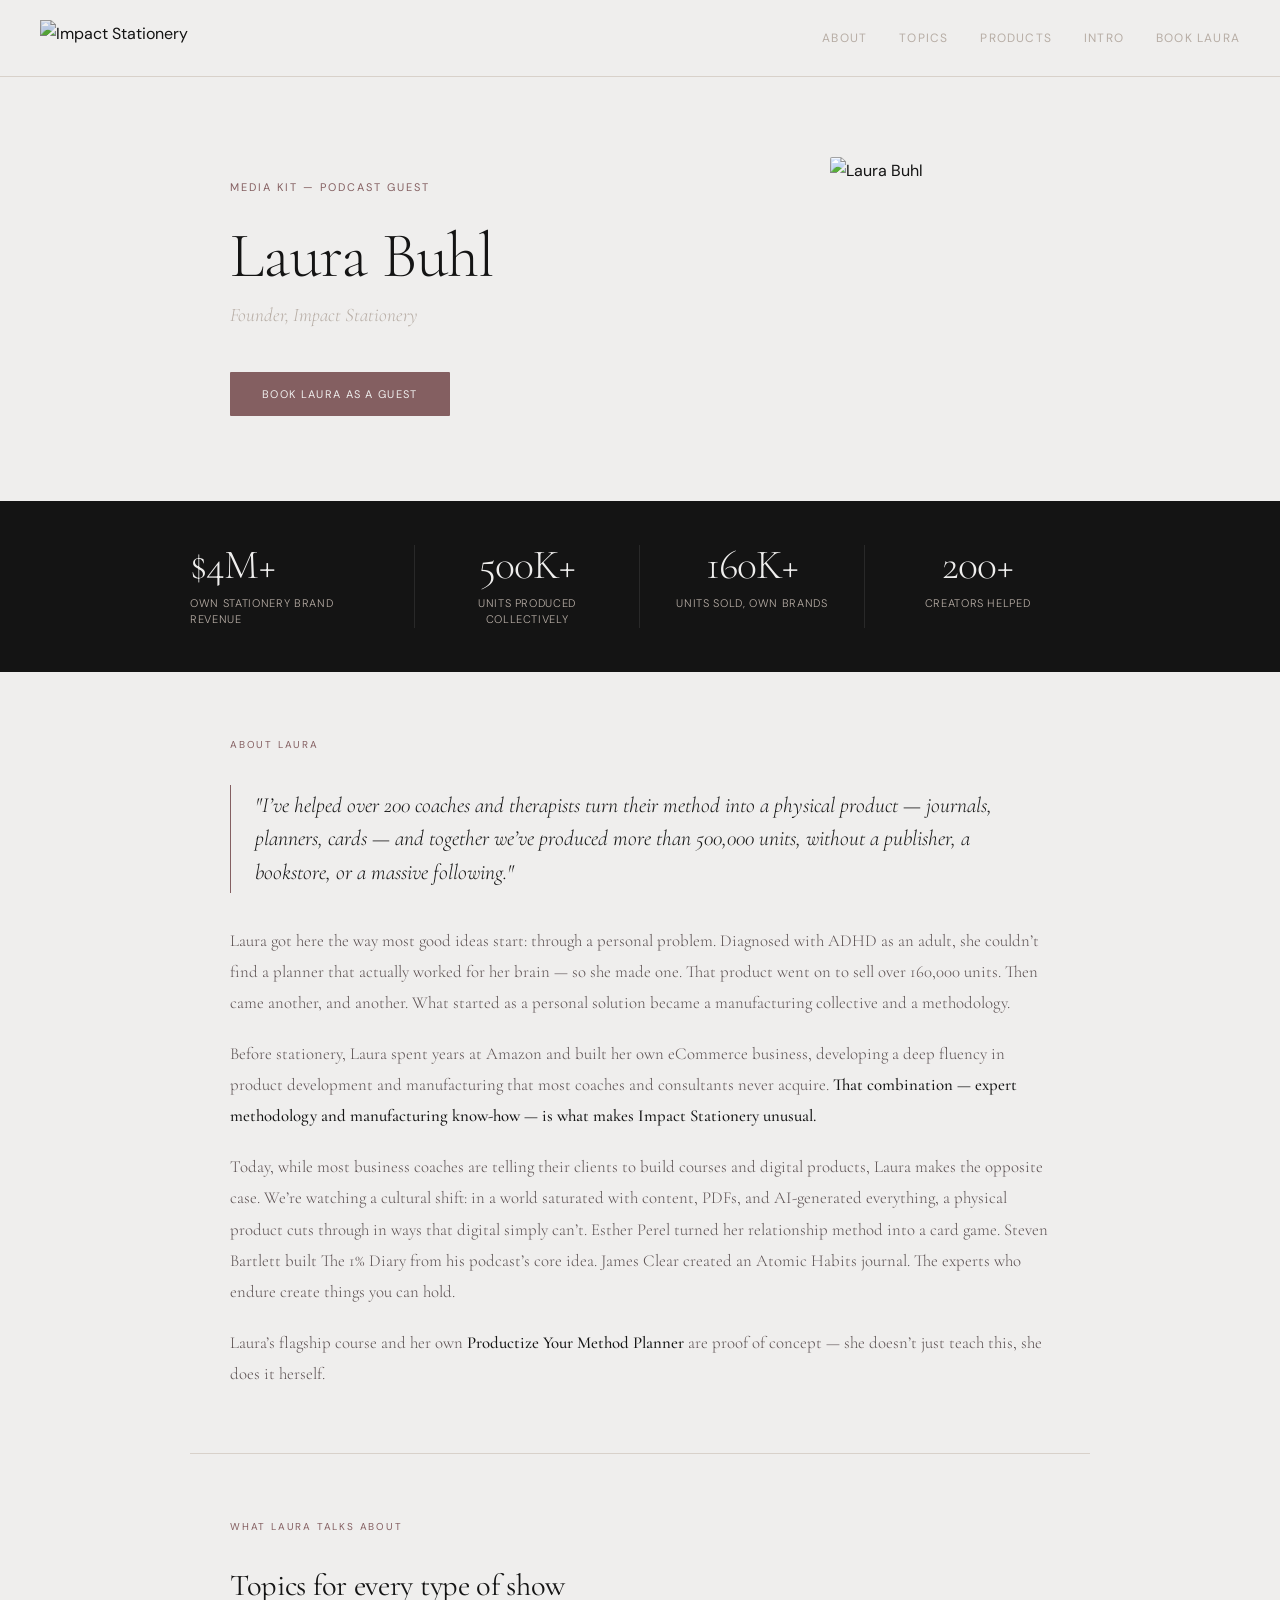
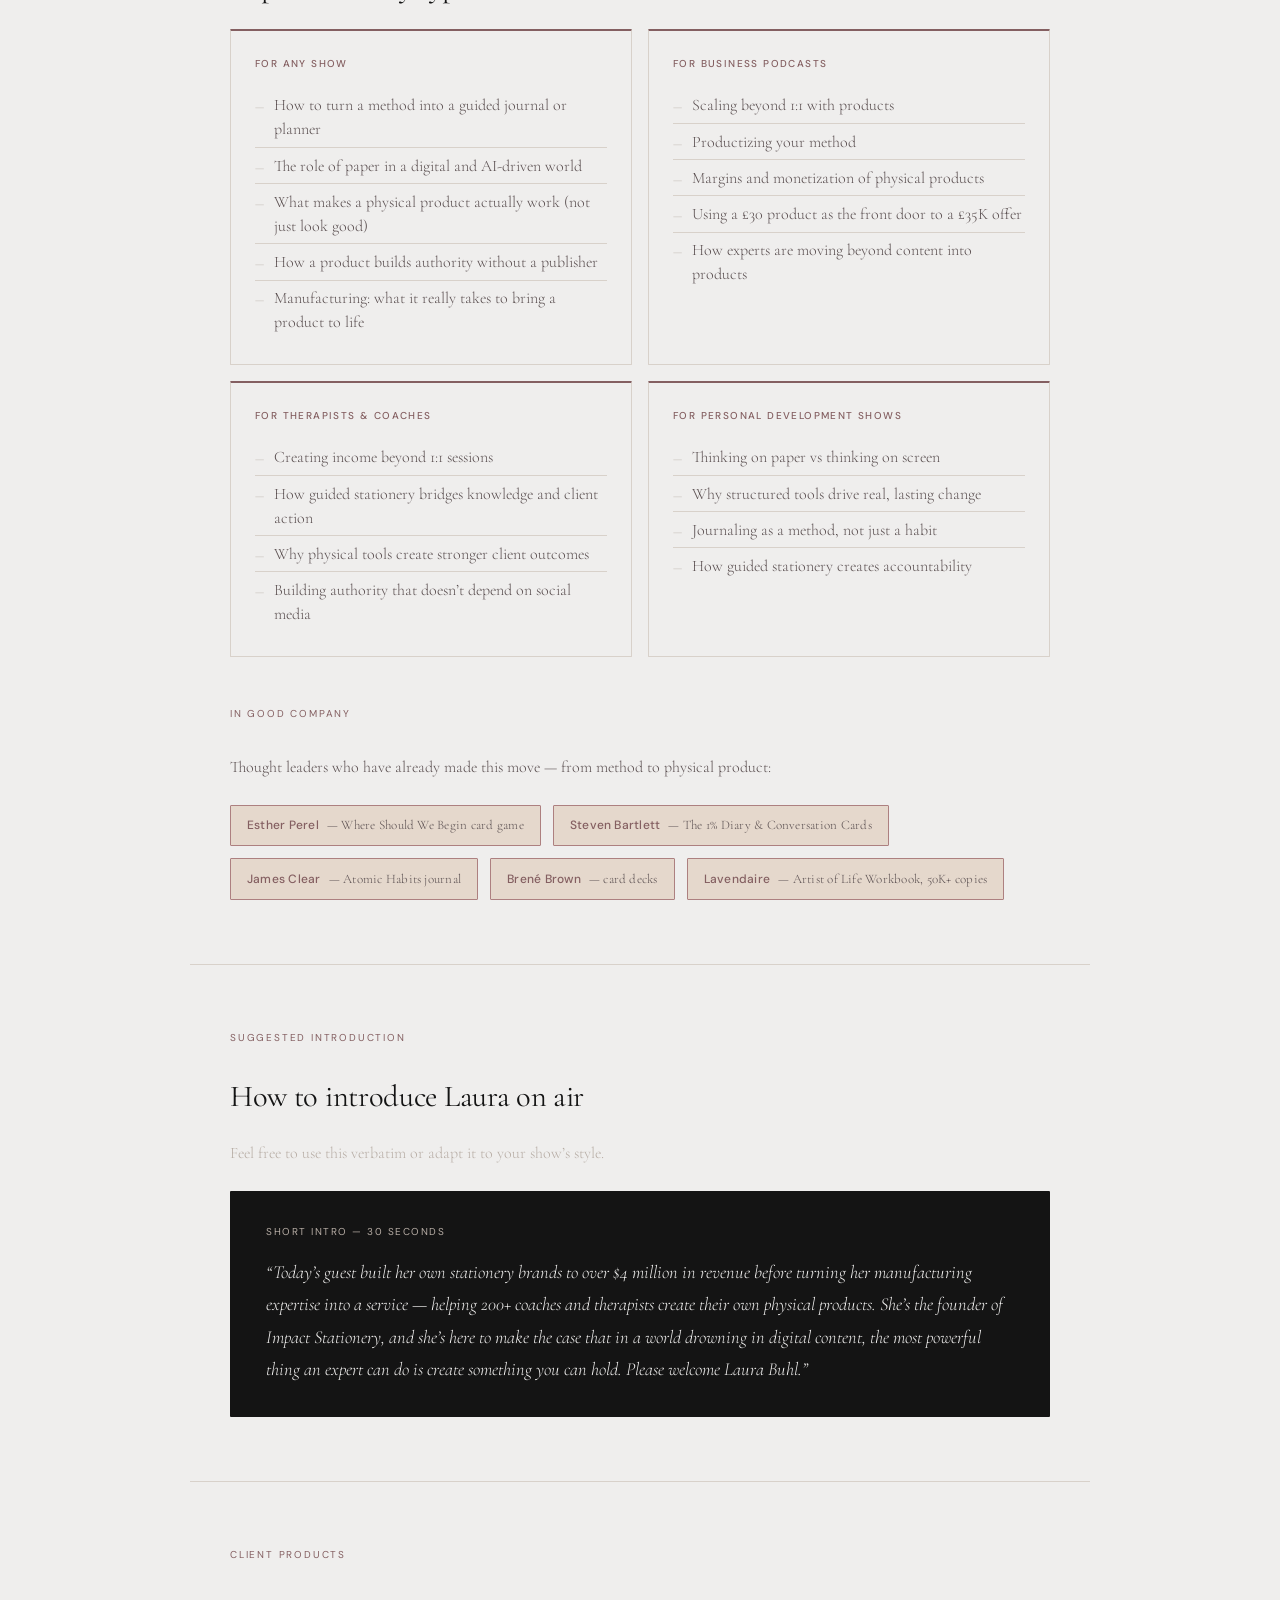
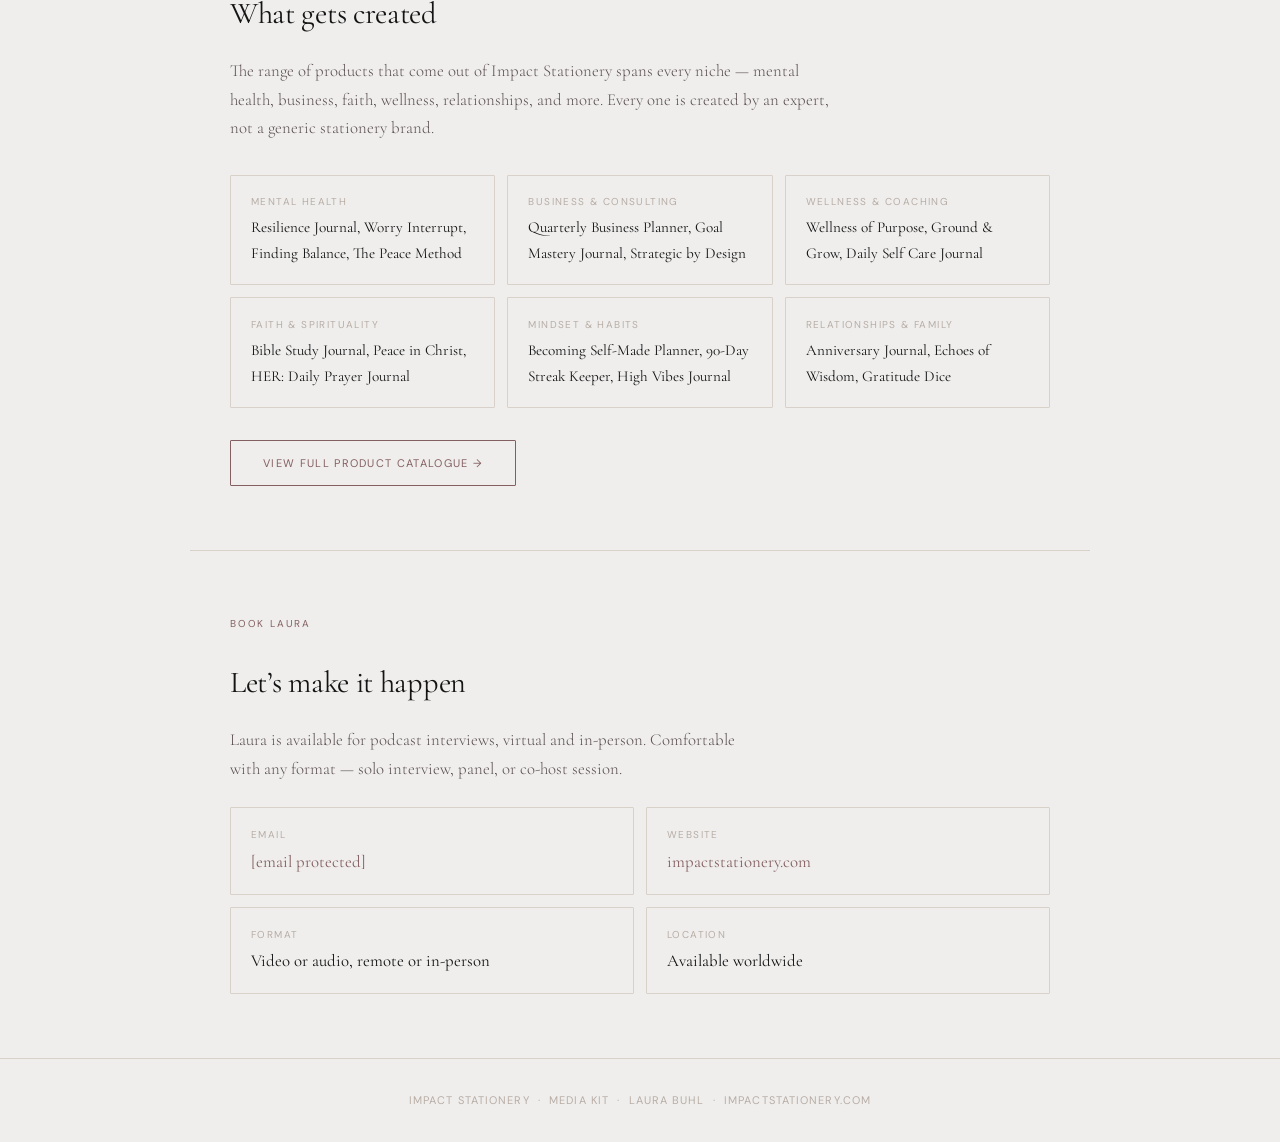
==== index.html @ 0dc86c05 "Rename index to index.html" ====
<!DOCTYPE html>
<html lang="en">
<head>
<meta charset="UTF-8">
<meta name="viewport" content="width=device-width, initial-scale=1.0">
<title>Laura Buhl — Media Kit | Impact Stationery</title>
<link href="https://fonts.googleapis.com/css2?family=Cormorant+Garamond:ital,wght@0,300;0,400;0,500;0,600;1,300;1,400;1,500&family=DM+Sans:wght@300;400;500&display=swap" rel="stylesheet">
<style>
  *, *::before, *::after { box-sizing: border-box; margin: 0; padding: 0; }
  :root {
    --black: #141414;
    --white-linen: #EFEEED;
    --rose-taupe: #845F61;
    --silver: #B7ADA5;
    --old-rose: #AD8080;
    --almond: #E5D8CC;
    --ink-soft: #5A4F50;
    --rule: #D8D1CA;
    --serif: 'Cormorant Garamond', Georgia, serif;
    --sans: 'DM Sans', system-ui, sans-serif;
  }
  html { scroll-behavior: smooth; }
  body { font-family: var(--sans); background: var(--white-linen); color: var(--black); font-size: 16px; line-height: 1.7; }

  /* NAV */
  nav {
    padding: 1.25rem 2.5rem;
    display: flex;
    justify-content: space-between;
    align-items: center;
    border-bottom: 0.5px solid var(--rule);
    background: var(--white-linen);
    position: sticky;
    top: 0;
    z-index: 100;
  }
  .nav-logo { height: 36px; }
  .nav-logo img { height: 100%; width: auto; mix-blend-mode: multiply; }
  .nav-links { display: flex; gap: 2rem; }
  .nav-links a {
    font-size: 12px;
    font-weight: 400;
    color: var(--silver);
    text-decoration: none;
    letter-spacing: 0.1em;
    text-transform: uppercase;
    transition: color 0.2s;
  }
  .nav-links a:hover { color: var(--rose-taupe); }

  /* HERO */
  .hero {
    max-width: 900px;
    margin: 0 auto;
    padding: 5rem 2.5rem 4rem;
    display: grid;
    grid-template-columns: 1fr 220px;
    gap: 4rem;
    align-items: center;
  }
  .hero-eyebrow {
    font-family: var(--sans);
    font-size: 11px;
    font-weight: 400;
    letter-spacing: 0.18em;
    text-transform: uppercase;
    color: var(--rose-taupe);
    margin-bottom: 1.5rem;
  }
  .hero h1 {
    font-family: var(--serif);
    font-size: clamp(2.8rem, 5vw, 4rem);
    font-weight: 300;
    line-height: 1.1;
    color: var(--black);
    margin-bottom: 0.5rem;
    letter-spacing: -0.01em;
  }
  .hero-subtitle {
    font-family: var(--serif);
    font-size: 1.2rem;
    font-style: italic;
    color: var(--silver);
    margin-bottom: 2.5rem;
    font-weight: 300;
  }
  .hero-cta {
    display: inline-block;
    padding: 0.8rem 2rem;
    background: var(--rose-taupe);
    color: var(--white-linen);
    font-size: 11px;
    font-weight: 400;
    letter-spacing: 0.12em;
    text-transform: uppercase;
    text-decoration: none;
    border-radius: 1px;
    transition: background 0.2s;
  }
  .hero-cta:hover { background: var(--black); }
  .hero-photo {
    width: 220px;
    height: 280px;
    overflow: hidden;
    border-radius: 2px;
    background: transparent;
    display: flex;
    align-items: flex-end;
    justify-content: center;
  }
  .hero-photo img {
    width: 100%;
    height: 100%;
    object-fit: contain;
    object-position: bottom center;
  }

  /* STATS */
  .stats-band {
    background: var(--black);
    padding: 2.75rem 2.5rem;
  }
  .stats-inner {
    max-width: 900px;
    margin: 0 auto;
    display: grid;
    grid-template-columns: repeat(4, 1fr);
  }
  .stat {
    padding: 0 2rem;
    border-right: 0.5px solid rgba(239,238,237,0.1);
    text-align: center;
  }
  .stat:first-child { padding-left: 0; text-align: left; }
  .stat:last-child { border-right: none; }
  .stat-number {
    font-family: var(--serif);
    font-size: 2.6rem;
    font-weight: 300;
    color: var(--white-linen);
    line-height: 1;
    margin-bottom: 0.5rem;
    letter-spacing: -0.02em;
  }
  .stat-label {
    font-size: 11px;
    color: var(--silver);
    letter-spacing: 0.06em;
    font-weight: 300;
    line-height: 1.5;
    text-transform: uppercase;
  }

  /* RULE LINE */
  .rule-line {
    max-width: 900px;
    margin: 0 auto;
    height: 0.5px;
    background: var(--rule);
  }

  /* SECTIONS */
  section {
    max-width: 900px;
    margin: 0 auto;
    padding: 4rem 2.5rem;
    border-bottom: 0.5px solid var(--rule);
  }
  .section-label {
    font-size: 10px;
    font-weight: 400;
    letter-spacing: 0.18em;
    text-transform: uppercase;
    color: var(--rose-taupe);
    margin-bottom: 2rem;
  }
  h2 {
    font-family: var(--serif);
    font-size: 1.9rem;
    font-weight: 400;
    color: var(--black);
    margin-bottom: 1.5rem;
    line-height: 1.25;
    letter-spacing: -0.01em;
  }

  /* BIO */
  .bio-layout { display: grid; grid-template-columns: 1fr 1fr; gap: 4rem; align-items: start; }
  .bio-text p {
    font-family: var(--serif);
    font-size: 1.05rem;
    line-height: 1.85;
    color: var(--ink-soft);
    margin-bottom: 1.25rem;
    font-weight: 300;
  }
  .bio-text p:last-child { margin-bottom: 0; }
  .bio-text strong { color: var(--black); font-weight: 500; }
  .pull-quote {
    border-left: 1.5px solid var(--rose-taupe);
    padding: 0.25rem 0 0.25rem 1.5rem;
    margin-bottom: 2rem;
    font-family: var(--serif);
    font-size: 1.35rem;
    font-style: italic;
    color: var(--black);
    line-height: 1.55;
    font-weight: 300;
  }

  /* TOPICS */
  .topics-grid { display: grid; grid-template-columns: 1fr 1fr; gap: 1rem; }
  .topic-card {
    background: var(--white-linen);
    border: 0.5px solid var(--rule);
    border-radius: 1px;
    padding: 1.5rem;
    border-top: 2px solid var(--rose-taupe);
  }
  .topic-card-label {
    font-size: 10px;
    font-weight: 500;
    letter-spacing: 0.14em;
    text-transform: uppercase;
    color: var(--rose-taupe);
    margin-bottom: 1rem;
  }
  .topic-card ul { list-style: none; padding: 0; }
  .topic-card ul li {
    font-family: var(--serif);
    font-size: 1rem;
    color: var(--ink-soft);
    padding: 0.35rem 0;
    border-bottom: 0.5px solid var(--rule);
    line-height: 1.5;
    font-weight: 300;
    display: flex;
    gap: 0.6rem;
    align-items: baseline;
  }
  .topic-card ul li:last-child { border-bottom: none; }
  .topic-card ul li::before { content: "—"; color: var(--silver); font-size: 11px; flex-shrink: 0; }

  /* EXAMPLES */
  .examples-grid { display: flex; gap: 0.75rem; flex-wrap: wrap; margin-top: 1.5rem; }
  .example-pill {
    display: flex;
    align-items: center;
    gap: 0.5rem;
    padding: 0.55rem 1rem;
    background: var(--almond);
    border-radius: 1px;
    font-size: 12px;
    color: var(--rose-taupe);
    font-weight: 500;
    letter-spacing: 0.02em;
    border: 0.5px solid var(--old-rose);
  }
  .example-pill span { color: var(--ink-soft); font-weight: 300; font-family: var(--serif); font-size: 13px; }

  /* INTRO BOX */
  .intro-box {
    background: var(--black);
    border-radius: 1px;
    padding: 2rem 2.25rem;
    margin-top: 1.5rem;
  }
  .intro-box-label {
    font-size: 10px;
    letter-spacing: 0.15em;
    text-transform: uppercase;
    color: var(--silver);
    margin-bottom: 1rem;
    font-weight: 400;
  }
  .intro-box p {
    font-family: var(--serif);
    font-size: 1.15rem;
    font-style: italic;
    color: var(--white-linen);
    line-height: 1.75;
    font-weight: 300;
  }

  /* CONTACT */
  .contact-grid { display: grid; grid-template-columns: 1fr 1fr; gap: 0.75rem; margin-top: 1.5rem; }
  .contact-item {
    padding: 1.1rem 1.25rem;
    border: 0.5px solid var(--rule);
    border-radius: 1px;
    background: var(--white-linen);
  }
  .contact-item-label {
    font-size: 10px;
    letter-spacing: 0.14em;
    text-transform: uppercase;
    color: var(--silver);
    margin-bottom: 0.3rem;
    font-weight: 400;
  }
  .contact-item-value { font-family: var(--serif); font-size: 1.05rem; color: var(--black); font-weight: 400; }
  .contact-item-value a { color: var(--rose-taupe); text-decoration: none; }

  /* FOOTER */
  footer {
    padding: 2rem 2.5rem;
    text-align: center;
    font-size: 11px;
    color: var(--silver);
    letter-spacing: 0.1em;
    text-transform: uppercase;
    border-top: 0.5px solid var(--rule);
  }

  /* ANIMATIONS */
  .fade-in { opacity: 0; transform: translateY(14px); animation: fadeUp 0.7s ease forwards; }
  @keyframes fadeUp { to { opacity: 1; transform: translateY(0); } }
  .delay-1 { animation-delay: 0.1s; }
  .delay-2 { animation-delay: 0.2s; }
  .delay-3 { animation-delay: 0.35s; }

  @media (max-width: 680px) {
    .hero { grid-template-columns: 1fr; gap: 2rem; }
    .hero-photo { width: 140px; height: 180px; }
    .stats-inner { grid-template-columns: repeat(2, 1fr); gap: 2rem; }
    .stat { border-right: none; text-align: left; padding: 0; }
    .topics-grid { grid-template-columns: 1fr; }
    .contact-grid { grid-template-columns: 1fr; }
    .bio-layout { grid-template-columns: 1fr; }
    nav { padding: 1rem 1.5rem; }
    .nav-links { display: none; }
    section { padding: 3rem 1.5rem; }
  }
</style>
</head>
<body>

<nav>
  <div class="nav-logo">
    <img src="https://mightygrowthlab.com/wp-content/uploads/2026/03/PHOTO-2026-03-20-15-05-17.jpg" alt="Impact Stationery" />
  </div>
  <div class="nav-links">
    <a href="#bio">About</a>
    <a href="#topics">Topics</a>
    <a href="#products">Products</a>
    <a href="#intro">Intro</a>
    <a href="#contact">Book Laura</a>
  </div>
</nav>

<div class="hero">
  <div>
    <p class="hero-eyebrow fade-in">Media Kit &mdash; Podcast Guest</p>
    <h1 class="fade-in delay-1">Laura Buhl</h1>
    <p class="hero-subtitle fade-in delay-2">Founder, Impact Stationery</p>
    <a href="#contact" class="hero-cta fade-in delay-3">Book Laura as a guest</a>
  </div>
  <div class="hero-photo fade-in delay-2">
    <img src="https://mightygrowthlab.com/wp-content/uploads/2026/03/PHOTO-2026-03-20-15-04-40.jpg" alt="Laura Buhl" />
  </div>
</div>

<div class="stats-band">
  <div class="stats-inner">
    <div class="stat">
      <div class="stat-number">$4M+</div>
      <div class="stat-label">Own stationery brand revenue</div>
    </div>
    <div class="stat">
      <div class="stat-number">500K+</div>
      <div class="stat-label">Units produced collectively</div>
    </div>
    <div class="stat">
      <div class="stat-number">160K+</div>
      <div class="stat-label">Units sold, own brands</div>
    </div>
    <div class="stat">
      <div class="stat-number">200+</div>
      <div class="stat-label">Creators helped</div>
    </div>
  </div>
</div>

<section id="bio">
  <p class="section-label">About Laura</p>
  <div class="pull-quote">"I&rsquo;ve helped over 200 coaches and therapists turn their method into a physical product &mdash; journals, planners, cards &mdash; and together we&rsquo;ve produced more than 500,000 units, without a publisher, a bookstore, or a massive following."</div>
  <div class="bio-text">
    <p>Laura got here the way most good ideas start: through a personal problem. Diagnosed with ADHD as an adult, she couldn&rsquo;t find a planner that actually worked for her brain &mdash; so she made one. That product went on to sell over 160,000 units. Then came another, and another. What started as a personal solution became a manufacturing collective and a methodology.</p>
    <p>Before stationery, Laura spent years at Amazon and built her own eCommerce business, developing a deep fluency in product development and manufacturing that most coaches and consultants never acquire. <strong>That combination &mdash; expert methodology and manufacturing know-how &mdash; is what makes Impact Stationery unusual.</strong></p>
    <p>Today, while most business coaches are telling their clients to build courses and digital products, Laura makes the opposite case. We&rsquo;re watching a cultural shift: in a world saturated with content, PDFs, and AI-generated everything, a physical product cuts through in ways that digital simply can&rsquo;t. Esther Perel turned her relationship method into a card game. Steven Bartlett built The 1% Diary from his podcast&rsquo;s core idea. James Clear created an Atomic Habits journal. The experts who endure create things you can hold.</p>
    <p>Laura&rsquo;s flagship course and her own <strong>Productize Your Method Planner</strong> are proof of concept &mdash; she doesn&rsquo;t just teach this, she does it herself.</p>
  </div>
</section>

<section id="topics">
  <p class="section-label">What Laura talks about</p>
  <h2>Topics for every type of show</h2>
  <div class="topics-grid">
    <div class="topic-card">
      <div class="topic-card-label">For any show</div>
      <ul>
        <li>How to turn a method into a guided journal or planner</li>
        <li>The role of paper in a digital and AI-driven world</li>
        <li>What makes a physical product actually work (not just look good)</li>
        <li>How a product builds authority without a publisher</li>
        <li>Manufacturing: what it really takes to bring a product to life</li>
      </ul>
    </div>
    <div class="topic-card">
      <div class="topic-card-label">For business podcasts</div>
      <ul>
        <li>Scaling beyond 1:1 with products</li>
        <li>Productizing your method</li>
        <li>Margins and monetization of physical products</li>
        <li>Using a &pound;30 product as the front door to a &pound;35K offer</li>
        <li>How experts are moving beyond content into products</li>
      </ul>
    </div>
    <div class="topic-card">
      <div class="topic-card-label">For therapists &amp; coaches</div>
      <ul>
        <li>Creating income beyond 1:1 sessions</li>
        <li>How guided stationery bridges knowledge and client action</li>
        <li>Why physical tools create stronger client outcomes</li>
        <li>Building authority that doesn&rsquo;t depend on social media</li>
      </ul>
    </div>
    <div class="topic-card">
      <div class="topic-card-label">For personal development shows</div>
      <ul>
        <li>Thinking on paper vs thinking on screen</li>
        <li>Why structured tools drive real, lasting change</li>
        <li>Journaling as a method, not just a habit</li>
        <li>How guided stationery creates accountability</li>
      </ul>
    </div>
  </div>

  <div style="margin-top: 3rem;">
    <p class="section-label">In good company</p>
    <p style="font-family: var(--serif); font-size: 1rem; color: var(--ink-soft); margin-bottom: 1.25rem; font-weight: 300;">Thought leaders who have already made this move &mdash; from method to physical product:</p>
    <div class="examples-grid">
      <div class="example-pill">Esther Perel <span>&mdash; Where Should We Begin card game</span></div>
      <div class="example-pill">Steven Bartlett <span>&mdash; The 1% Diary &amp; Conversation Cards</span></div>
      <div class="example-pill">James Clear <span>&mdash; Atomic Habits journal</span></div>
      <div class="example-pill">Bren&eacute; Brown <span>&mdash; card decks</span></div>
      <div class="example-pill">Lavendaire <span>&mdash; Artist of Life Workbook, 50K+ copies</span></div>
    </div>
  </div>
</section>

<section id="intro">
  <p class="section-label">Suggested introduction</p>
  <h2>How to introduce Laura on air</h2>
  <p style="font-family: var(--serif); font-size: 1rem; color: var(--silver); font-weight: 300;">Feel free to use this verbatim or adapt it to your show&rsquo;s style.</p>
  <div class="intro-box">
    <div class="intro-box-label">Short intro &mdash; 30 seconds</div>
    <p>&ldquo;Today&rsquo;s guest built her own stationery brands to over $4 million in revenue before turning her manufacturing expertise into a service &mdash; helping 200+ coaches and therapists create their own physical products. She&rsquo;s the founder of Impact Stationery, and she&rsquo;s here to make the case that in a world drowning in digital content, the most powerful thing an expert can do is create something you can hold. Please welcome Laura Buhl.&rdquo;</p>
  </div>
</section>

<section id="products">
  <p class="section-label">Client products</p>
  <h2>What gets created</h2>
  <p style="font-family: var(--serif); font-size: 1.05rem; color: var(--ink-soft); font-weight: 300; max-width: 600px; margin-bottom: 2rem;">The range of products that come out of Impact Stationery spans every niche — mental health, business, faith, wellness, relationships, and more. Every one is created by an expert, not a generic stationery brand.</p>
  <div style="display: grid; grid-template-columns: repeat(3, 1fr); gap: 0.75rem; margin-bottom: 2rem;">
    <div class="contact-item"><div class="contact-item-label">Mental health</div><div class="contact-item-value" style="font-size:0.95rem;">Resilience Journal, Worry Interrupt, Finding Balance, The Peace Method</div></div>
    <div class="contact-item"><div class="contact-item-label">Business & consulting</div><div class="contact-item-value" style="font-size:0.95rem;">Quarterly Business Planner, Goal Mastery Journal, Strategic by Design</div></div>
    <div class="contact-item"><div class="contact-item-label">Wellness & coaching</div><div class="contact-item-value" style="font-size:0.95rem;">Wellness of Purpose, Ground & Grow, Daily Self Care Journal</div></div>
    <div class="contact-item"><div class="contact-item-label">Faith & spirituality</div><div class="contact-item-value" style="font-size:0.95rem;">Bible Study Journal, Peace in Christ, HER: Daily Prayer Journal</div></div>
    <div class="contact-item"><div class="contact-item-label">Mindset & habits</div><div class="contact-item-value" style="font-size:0.95rem;">Becoming Self-Made Planner, 90-Day Streak Keeper, High Vibes Journal</div></div>
    <div class="contact-item"><div class="contact-item-label">Relationships & family</div><div class="contact-item-value" style="font-size:0.95rem;">Anniversary Journal, Echoes of Wisdom, Gratitude Dice</div></div>
  </div>
  <a href="https://www.impactstationery.com/clients-products" target="_blank" style="display: inline-block; padding: 0.8rem 2rem; border: 0.5px solid var(--rose-taupe); color: var(--rose-taupe); font-size: 11px; font-weight: 400; letter-spacing: 0.12em; text-transform: uppercase; text-decoration: none; border-radius: 1px; transition: all 0.2s;" onmouseover="this.style.background='var(--rose-taupe)';this.style.color='var(--white-linen)'" onmouseout="this.style.background='transparent';this.style.color='var(--rose-taupe)'">View full product catalogue &rarr;</a>
</section>

<section id="contact" style="border-bottom: none;">
  <p class="section-label">Book Laura</p>
  <h2>Let&rsquo;s make it happen</h2>
  <p style="font-family: var(--serif); font-size: 1.05rem; color: var(--ink-soft); max-width: 520px; font-weight: 300;">Laura is available for podcast interviews, virtual and in-person. Comfortable with any format &mdash; solo interview, panel, or co-host session.</p>
  <div class="contact-grid">
    <div class="contact-item">
      <div class="contact-item-label">Email</div>
      <div class="contact-item-value"><a href="/cdn-cgi/l/email-protection#89e5e8fcfbe8c9e0e4f9e8eafdfafde8fde0e6e7ecfbf0a7eae6e4"><span class="__cf_email__" data-cfemail="a4c8c5d1d6c5e4cdc9d4c5c7d0d7d0c5d0cdcbcac1d6dd8ac7cbc9">[email&#160;protected]</span></a></div>
    </div>
    <div class="contact-item">
      <div class="contact-item-label">Website</div>
      <div class="contact-item-value"><a href="https://impactstationery.com">impactstationery.com</a></div>
    </div>
    <div class="contact-item">
      <div class="contact-item-label">Format</div>
      <div class="contact-item-value">Video or audio, remote or in-person</div>
    </div>
    <div class="contact-item">
      <div class="contact-item-label">Location</div>
      <div class="contact-item-value">Available worldwide</div>
    </div>
  </div>
</section>

<footer>
  Impact Stationery &nbsp;&middot;&nbsp; Media Kit &nbsp;&middot;&nbsp; Laura Buhl &nbsp;&middot;&nbsp; impactstationery.com
</footer>

</body>
</html>
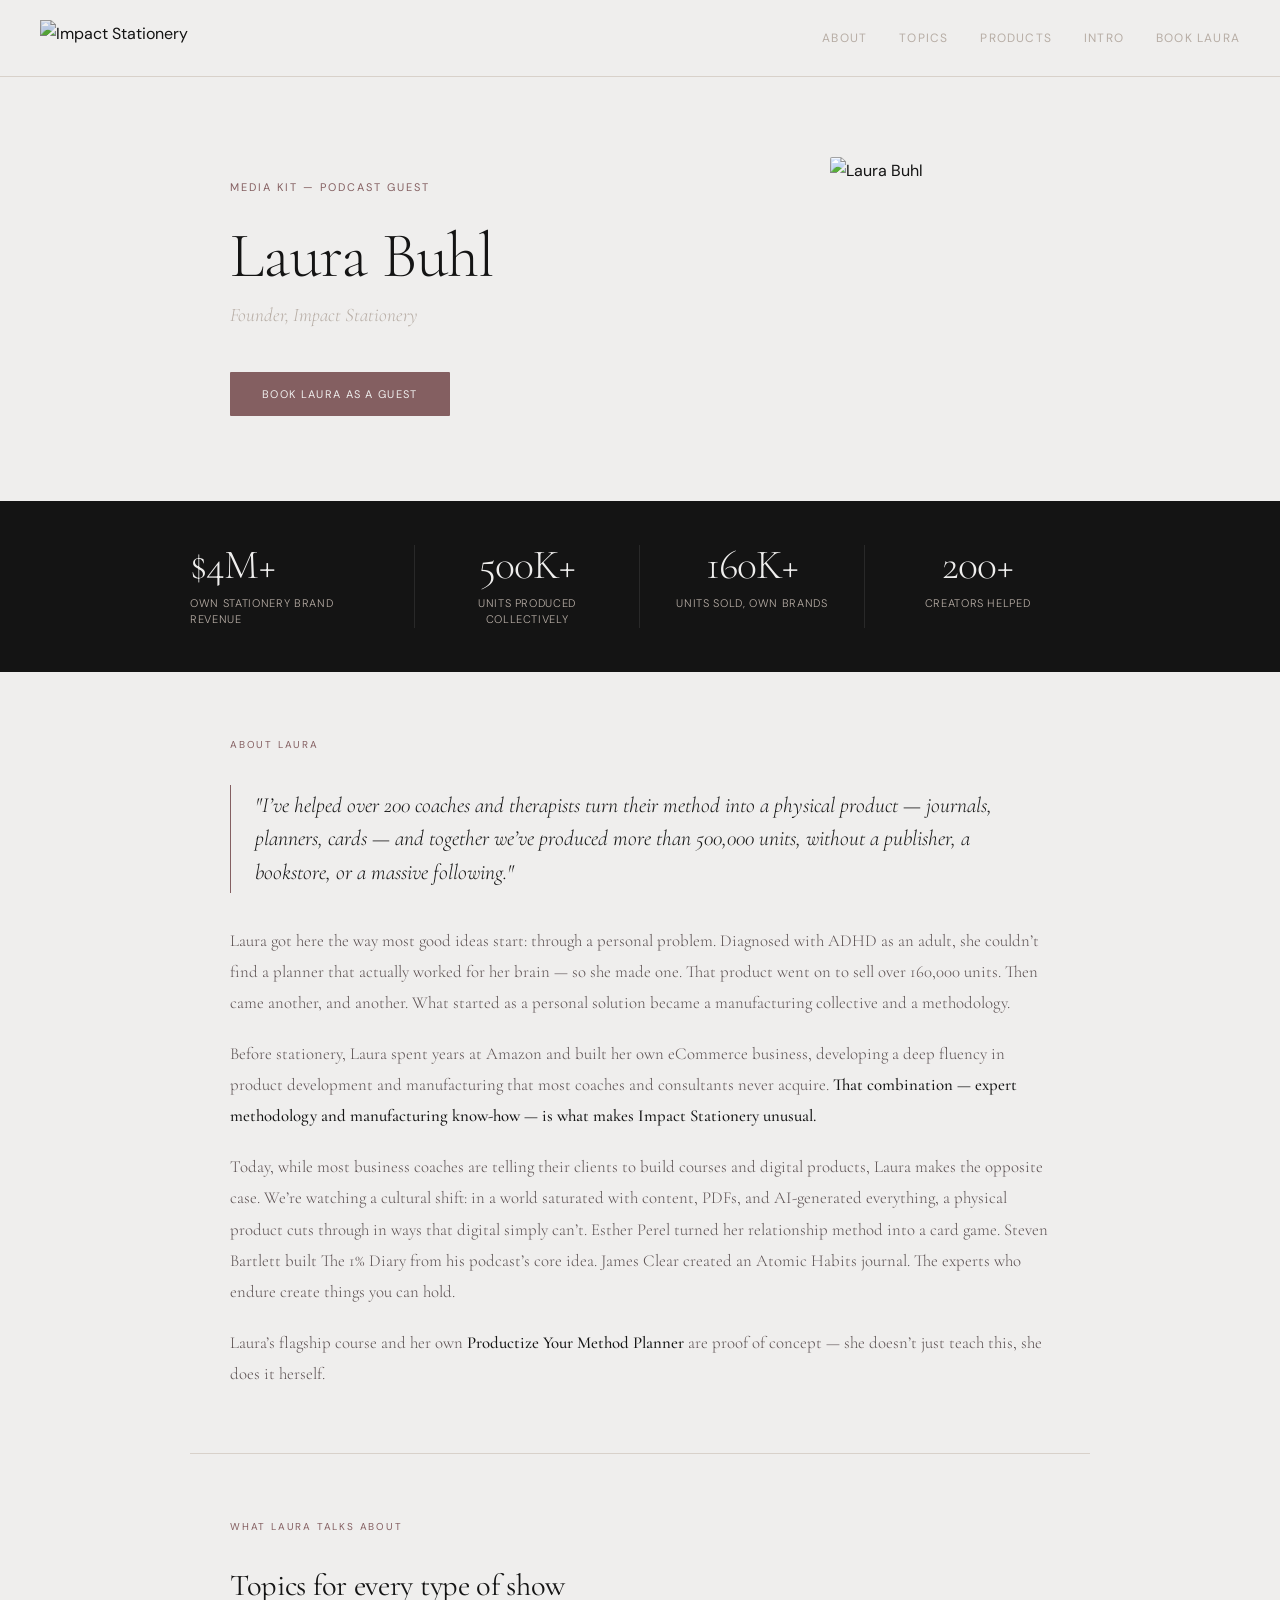
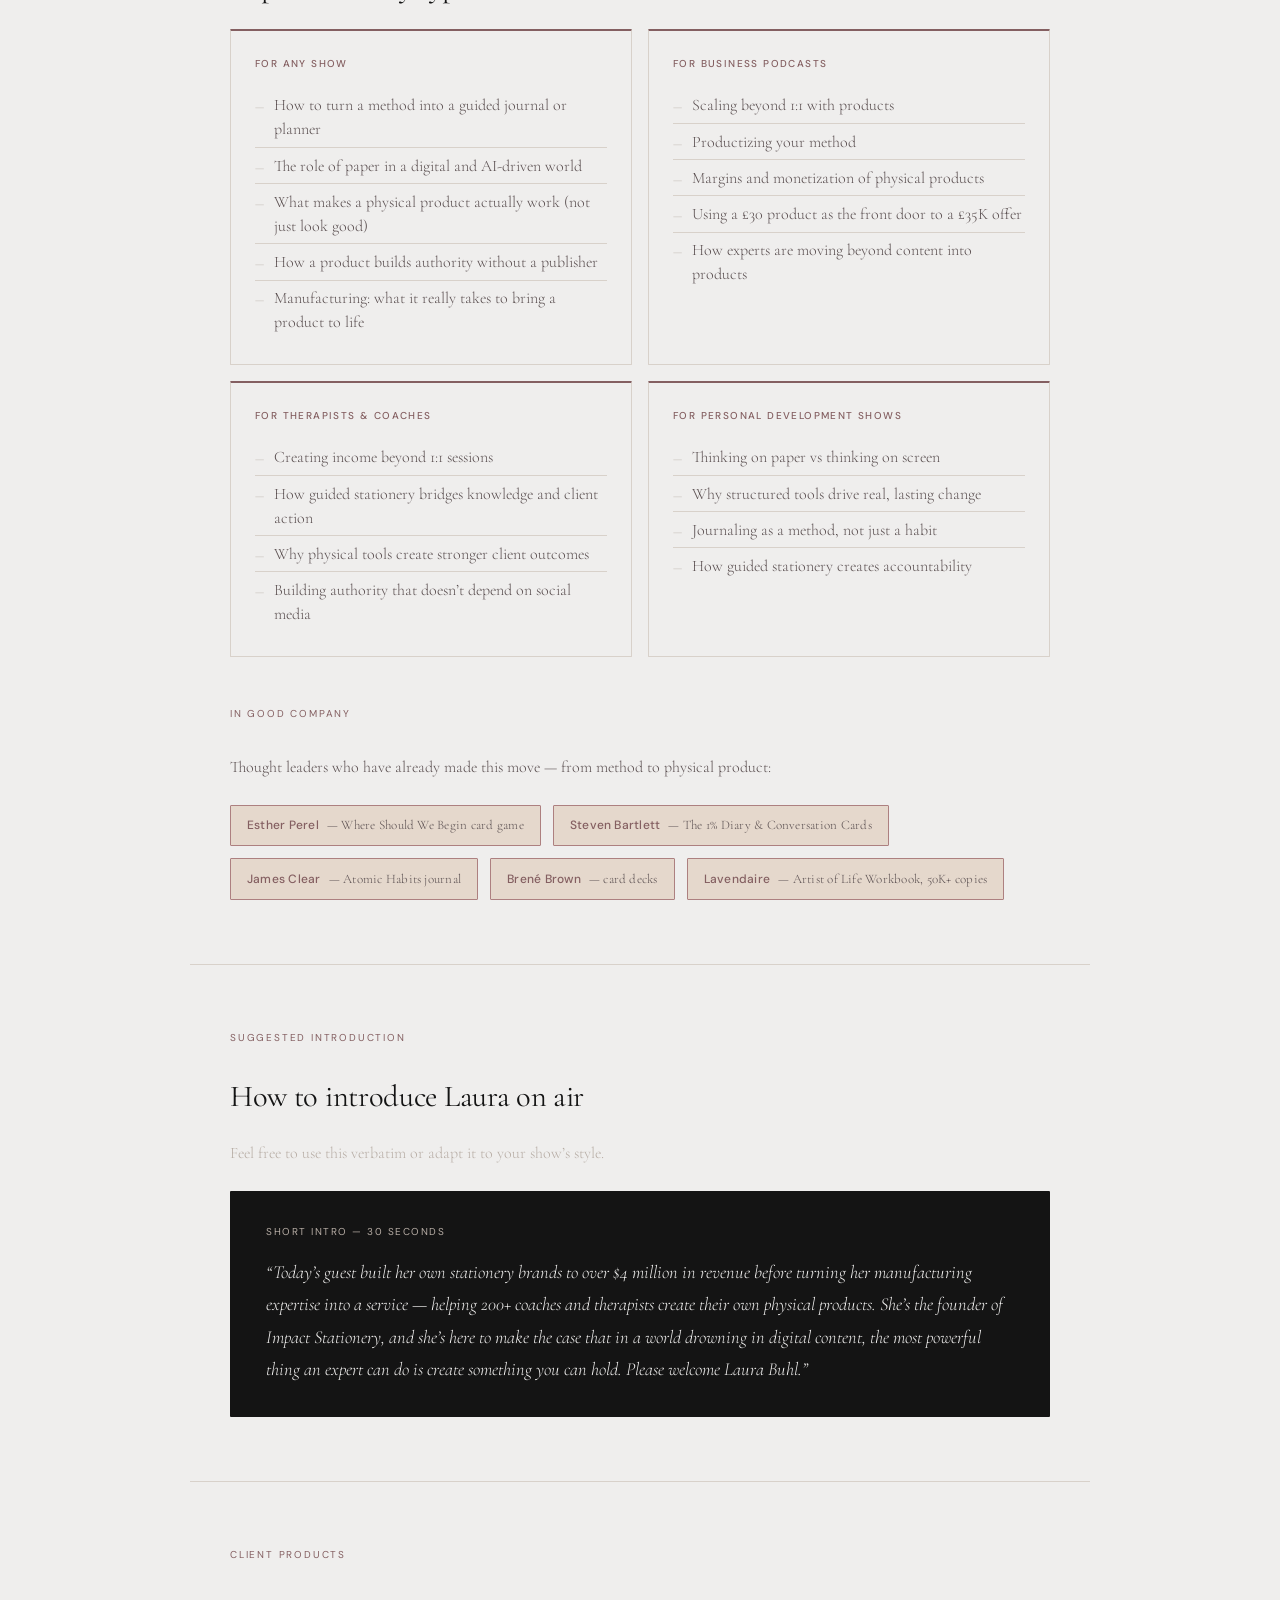
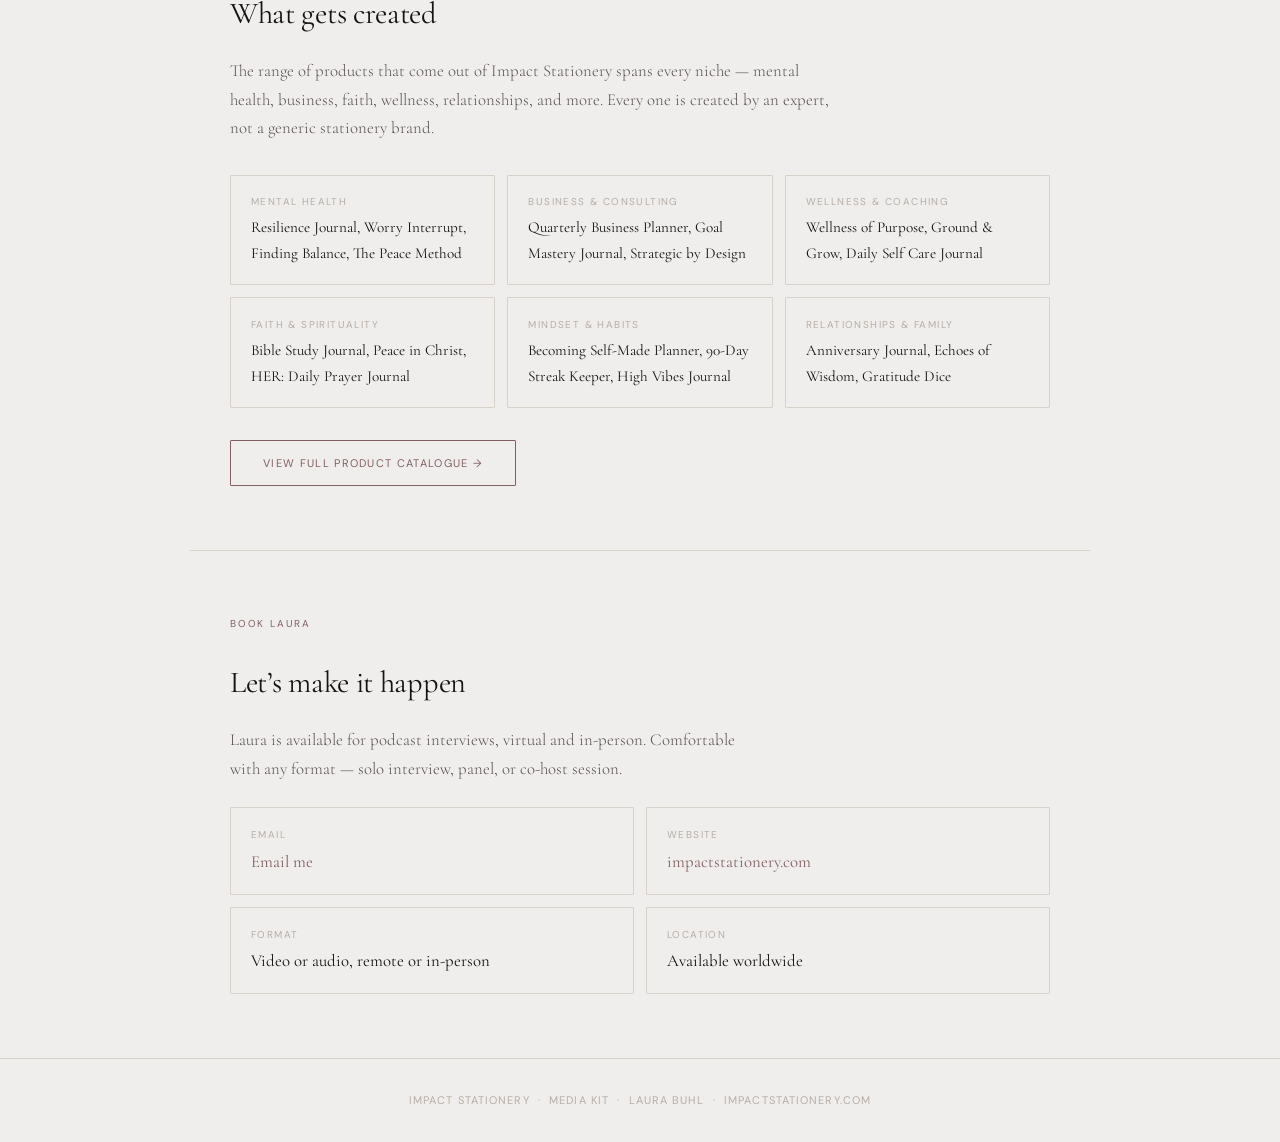
==== commit fbda229f: "email text" ====
--- a/index.html
+++ b/index.html
@@ -337,7 +337,7 @@
 
 <nav>
   <div class="nav-logo">
-    <img src="https://mightygrowthlab.com/wp-content/uploads/2026/03/PHOTO-2026-03-20-15-05-17.jpg" alt="Impact Stationery" />
+    <img src="https://mightygrowthlab.com/wp-content/uploads/2026/03/Impact-Stationery-3-scaled.png" alt="Impact Stationery" />
   </div>
   <div class="nav-links">
     <a href="#bio">About</a>
@@ -356,7 +356,7 @@
     <a href="#contact" class="hero-cta fade-in delay-3">Book Laura as a guest</a>
   </div>
   <div class="hero-photo fade-in delay-2">
-    <img src="https://mightygrowthlab.com/wp-content/uploads/2026/03/PHOTO-2026-03-20-15-04-40.jpg" alt="Laura Buhl" />
+    <img src="https://mightygrowthlab.com/wp-content/uploads/2026/03/Untitled-design-7-1.png" alt="Laura Buhl" />
   </div>
 </div>
 
@@ -481,7 +481,7 @@
   <div class="contact-grid">
     <div class="contact-item">
       <div class="contact-item-label">Email</div>
-      <div class="contact-item-value"><a href="/cdn-cgi/l/email-protection#89e5e8fcfbe8c9e0e4f9e8eafdfafde8fde0e6e7ecfbf0a7eae6e4"><span class="__cf_email__" data-cfemail="a4c8c5d1d6c5e4cdc9d4c5c7d0d7d0c5d0cdcbcac1d6dd8ac7cbc9">[email&#160;protected]</span></a></div>
+      <div class="contact-item-value"><a href="mailto:​​laura@impactstationery.com">Email me</a></div>
     </div>
     <div class="contact-item">
       <div class="contact-item-label">Website</div>
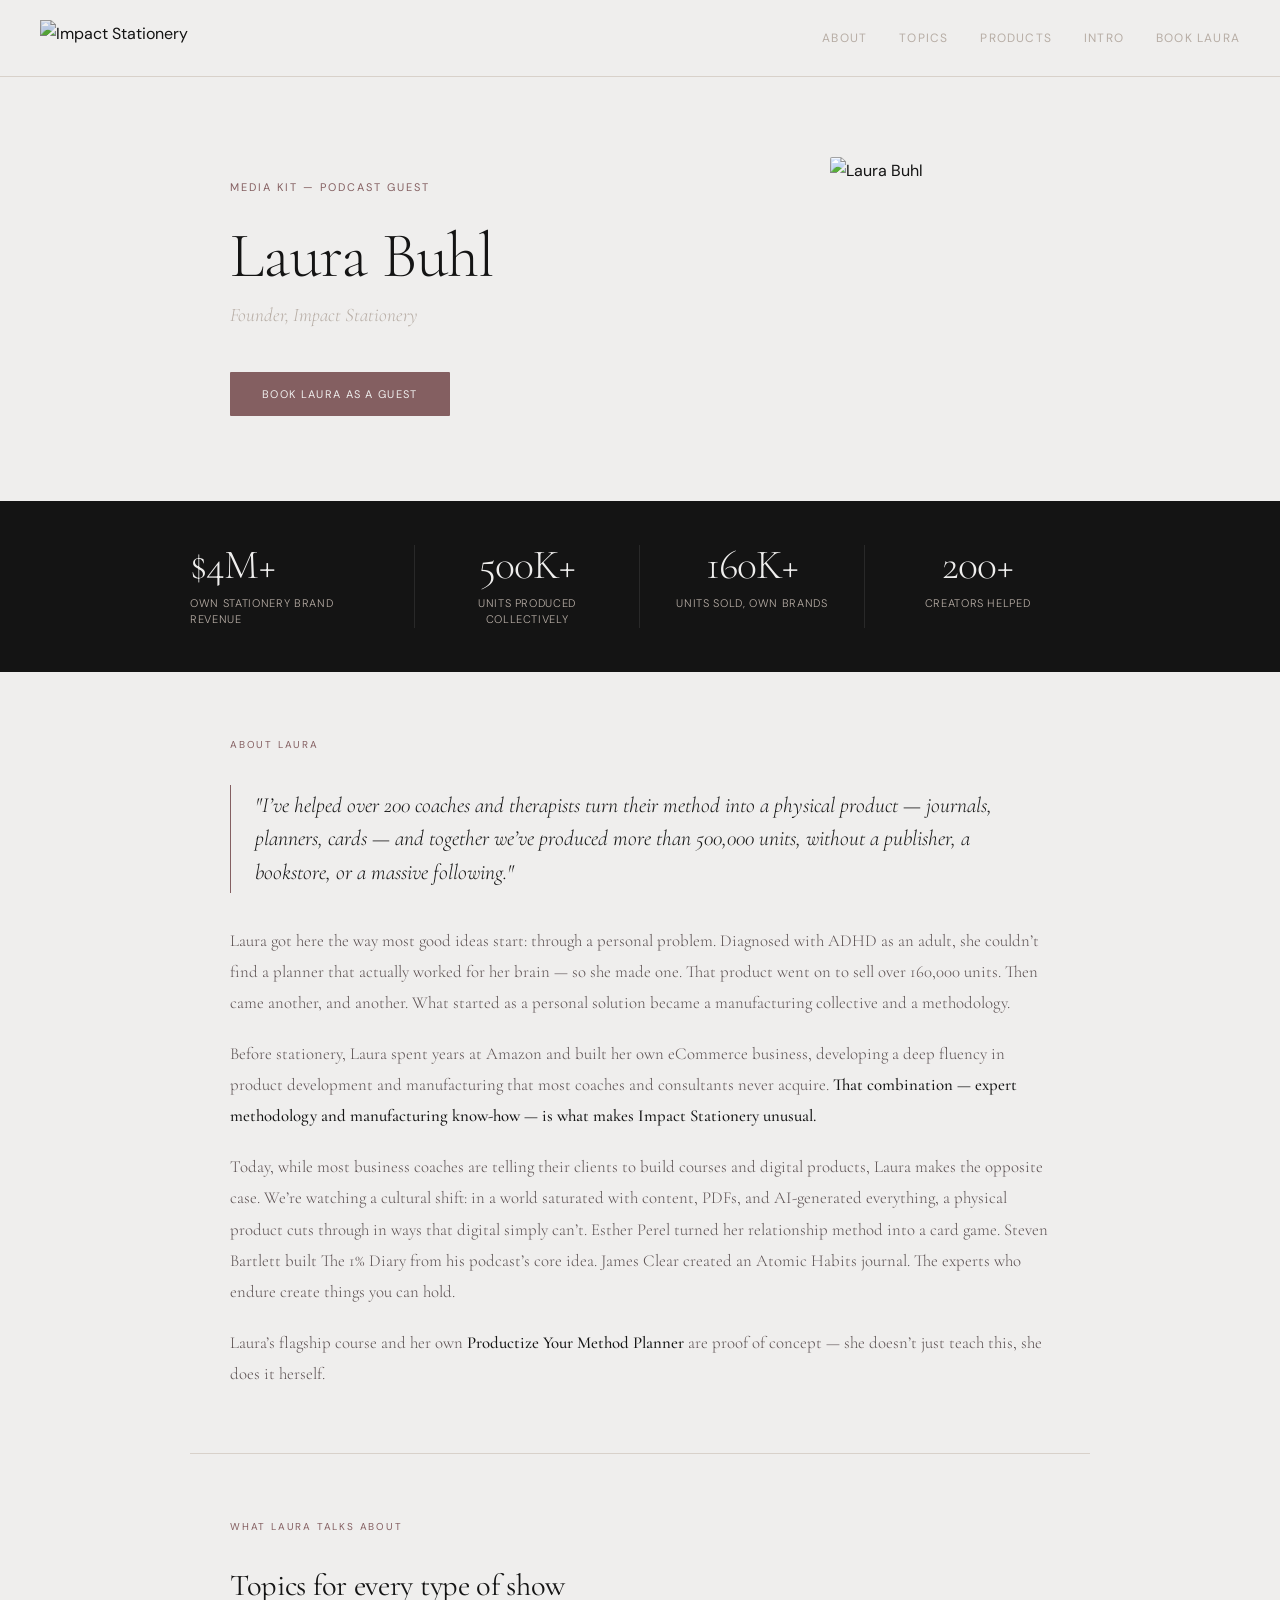
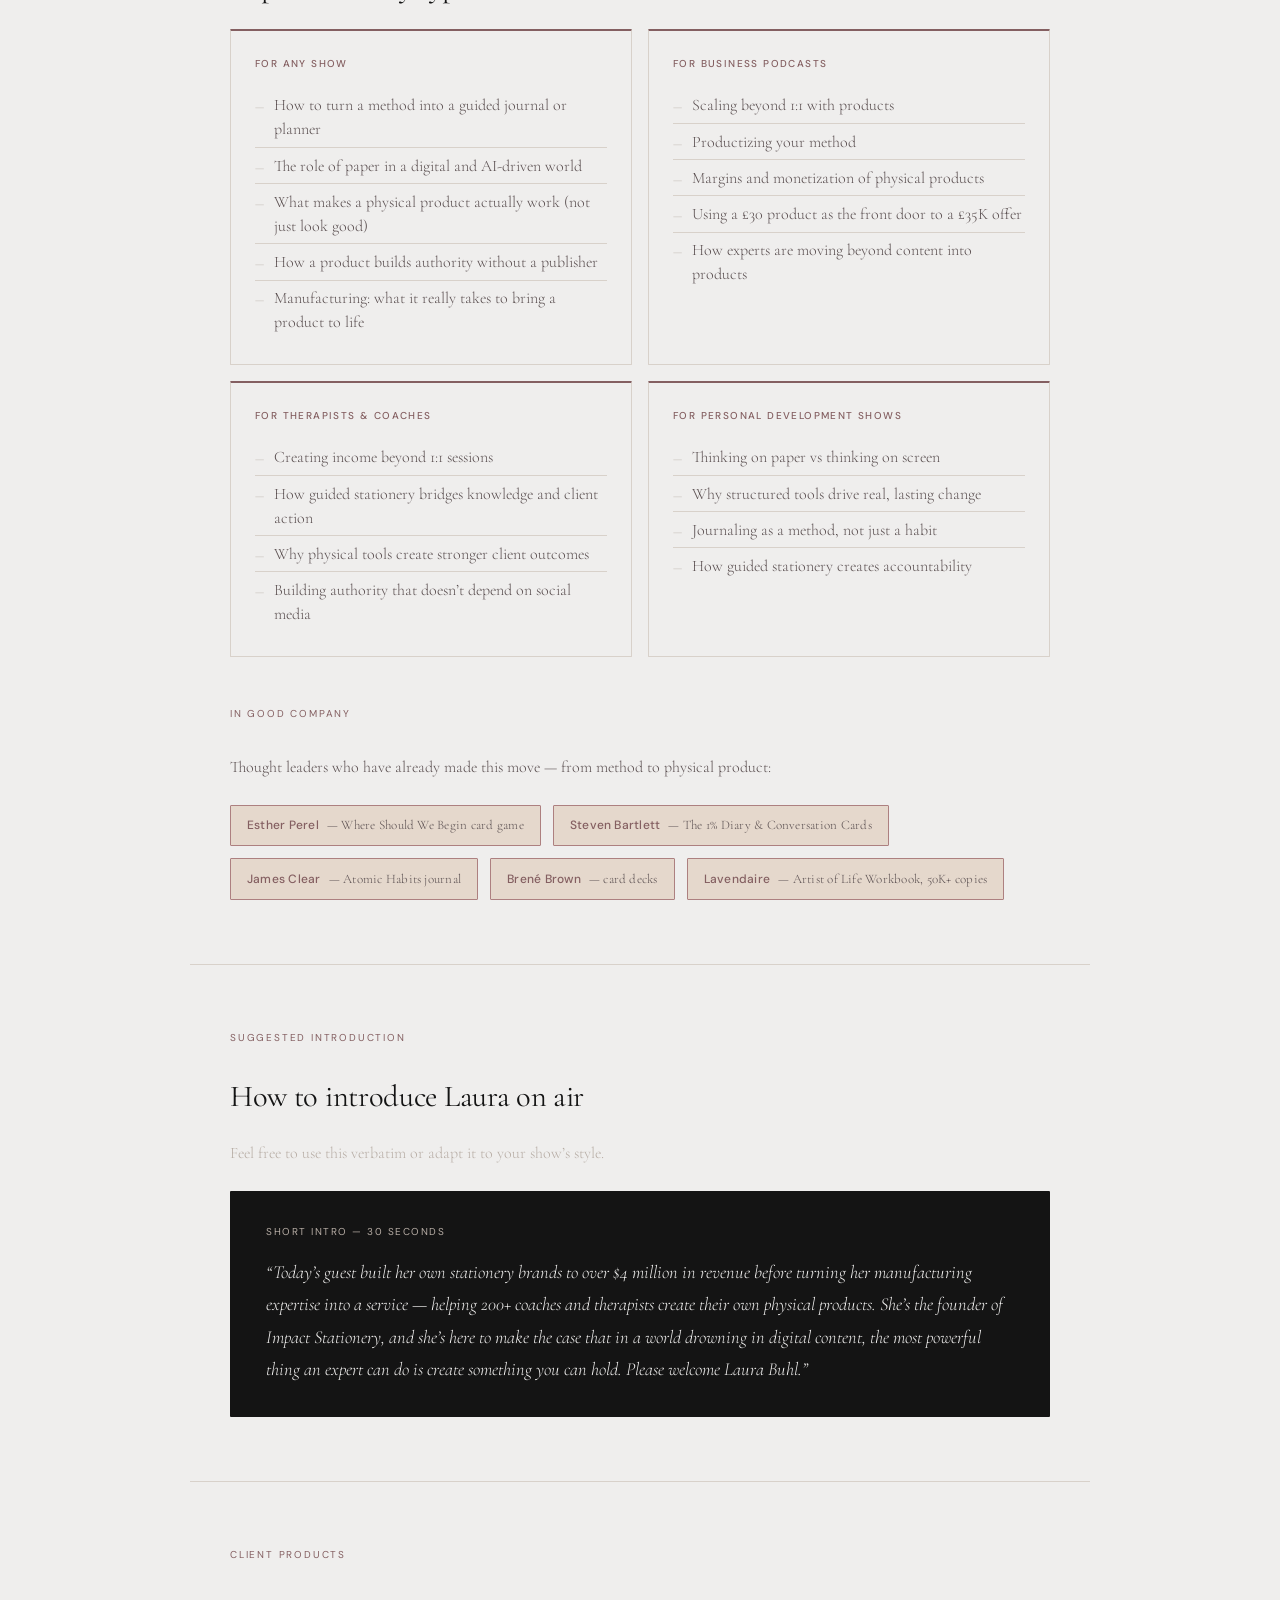
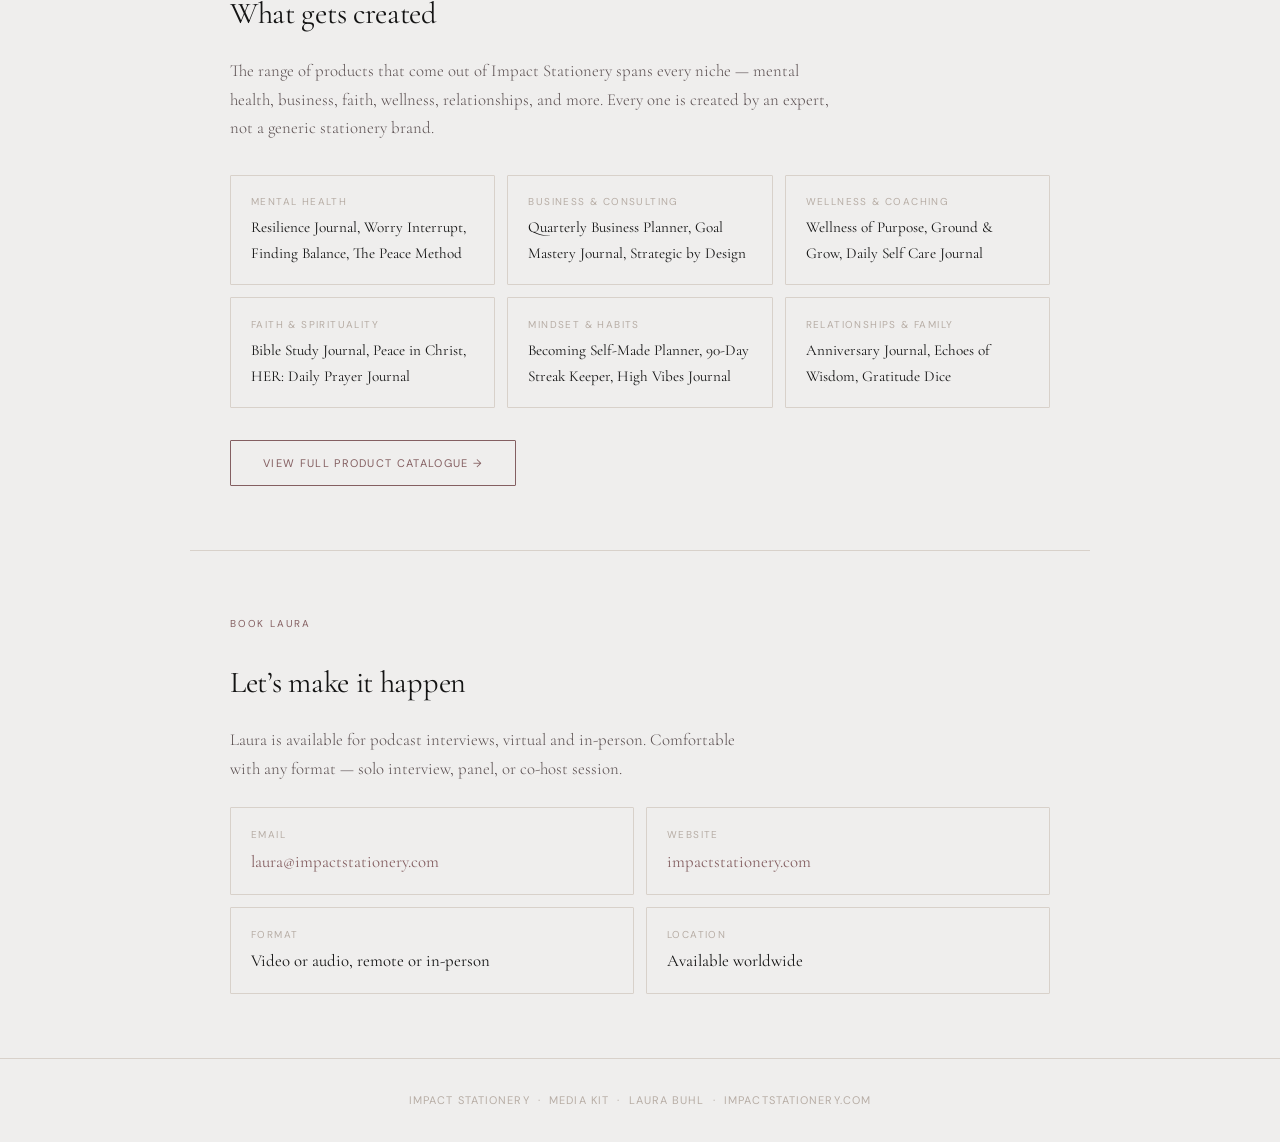
==== commit 6189d529: "email me update" ====
--- a/index.html
+++ b/index.html
@@ -481,7 +481,7 @@
   <div class="contact-grid">
     <div class="contact-item">
       <div class="contact-item-label">Email</div>
-      <div class="contact-item-value"><a href="mailto:​​laura@impactstationery.com">Email me</a></div>
+      <div class="contact-item-value"><a href="mailto:​​laura@impactstationery.com">​​laura@impactstationery.com</a></div>
     </div>
     <div class="contact-item">
       <div class="contact-item-label">Website</div>
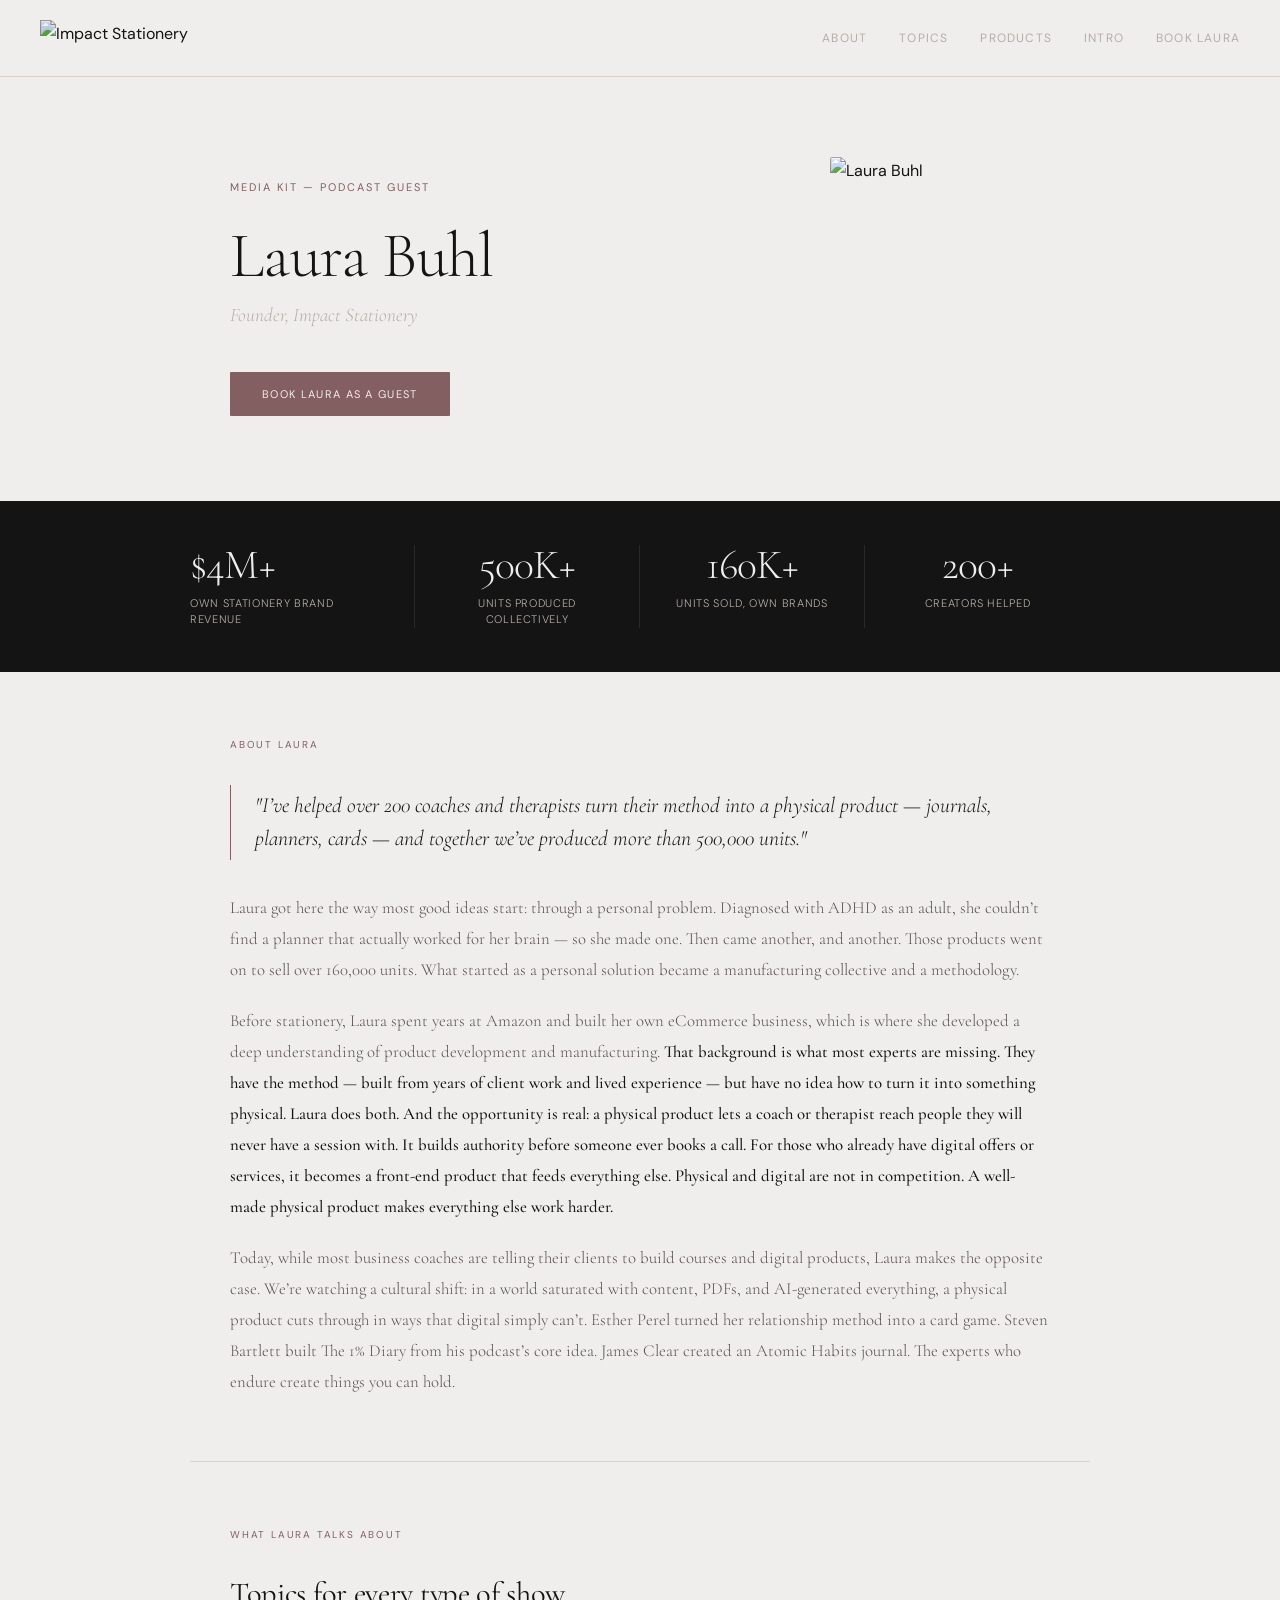
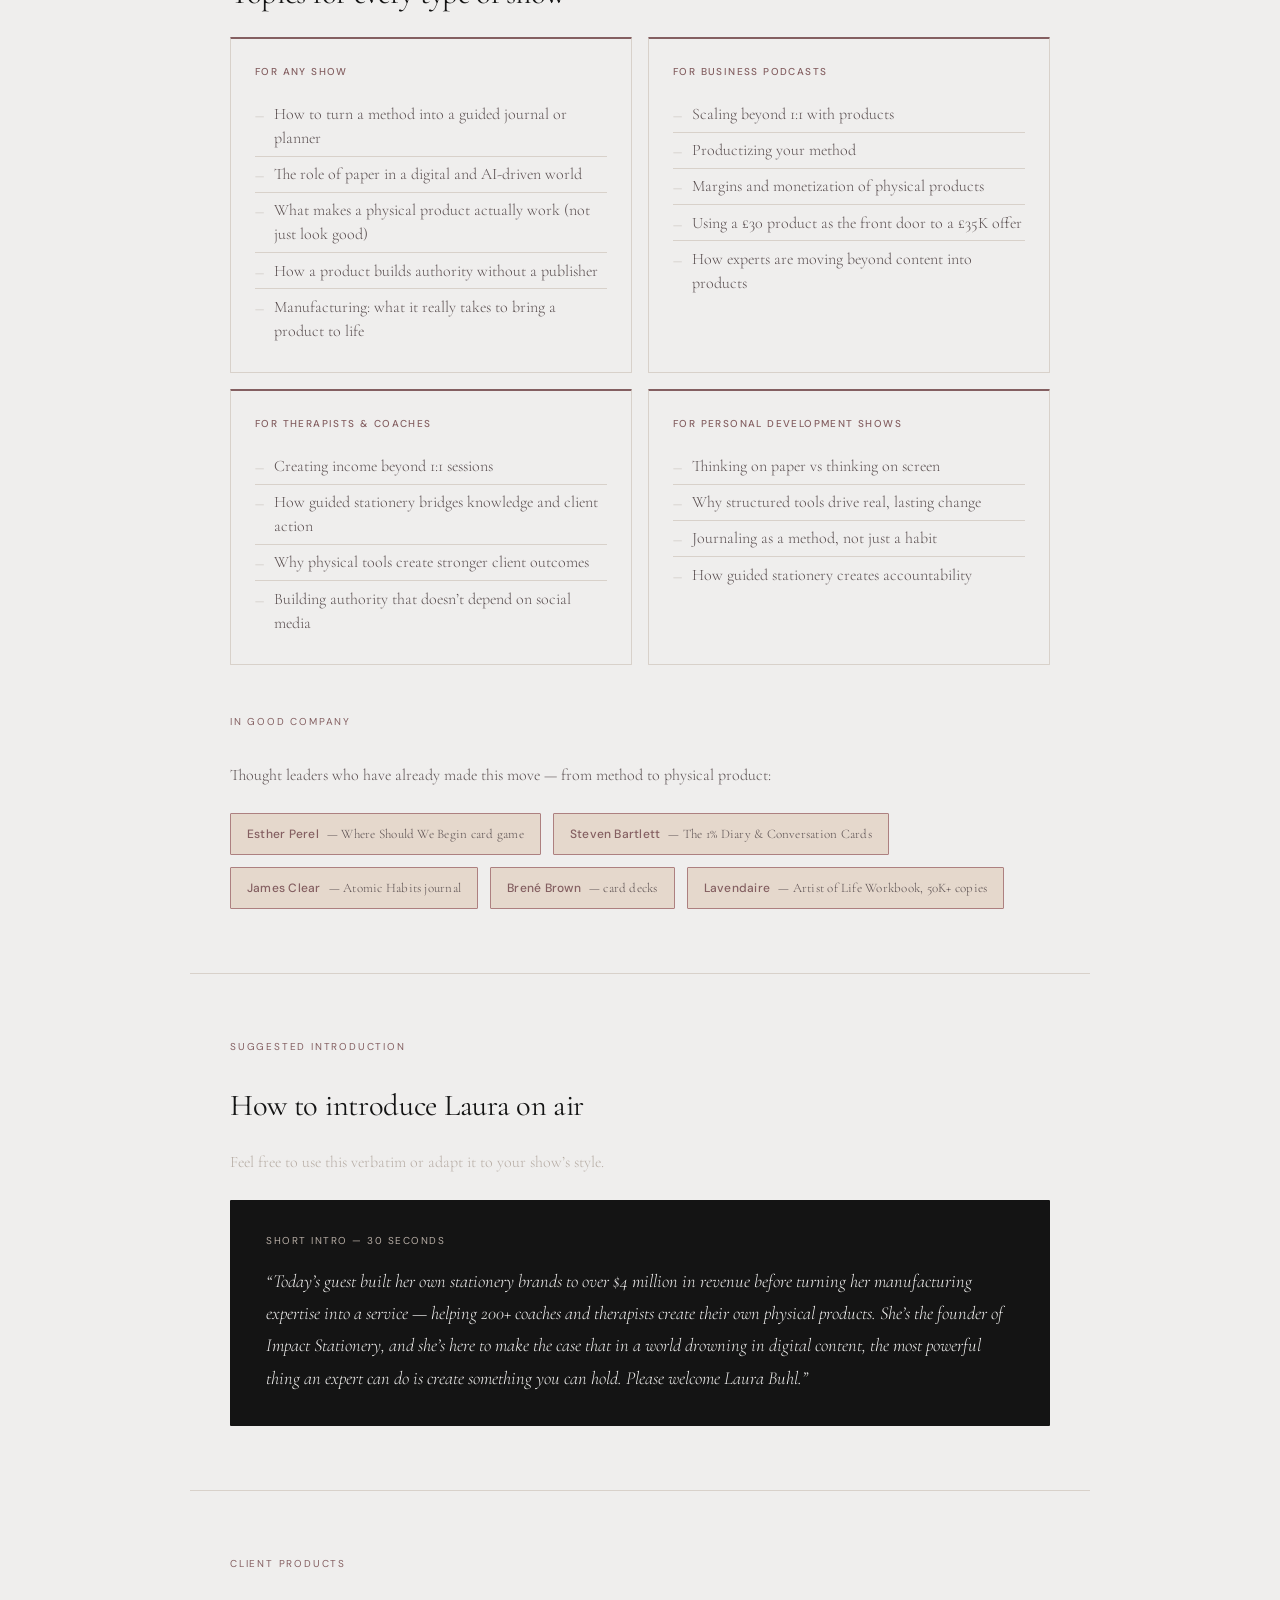
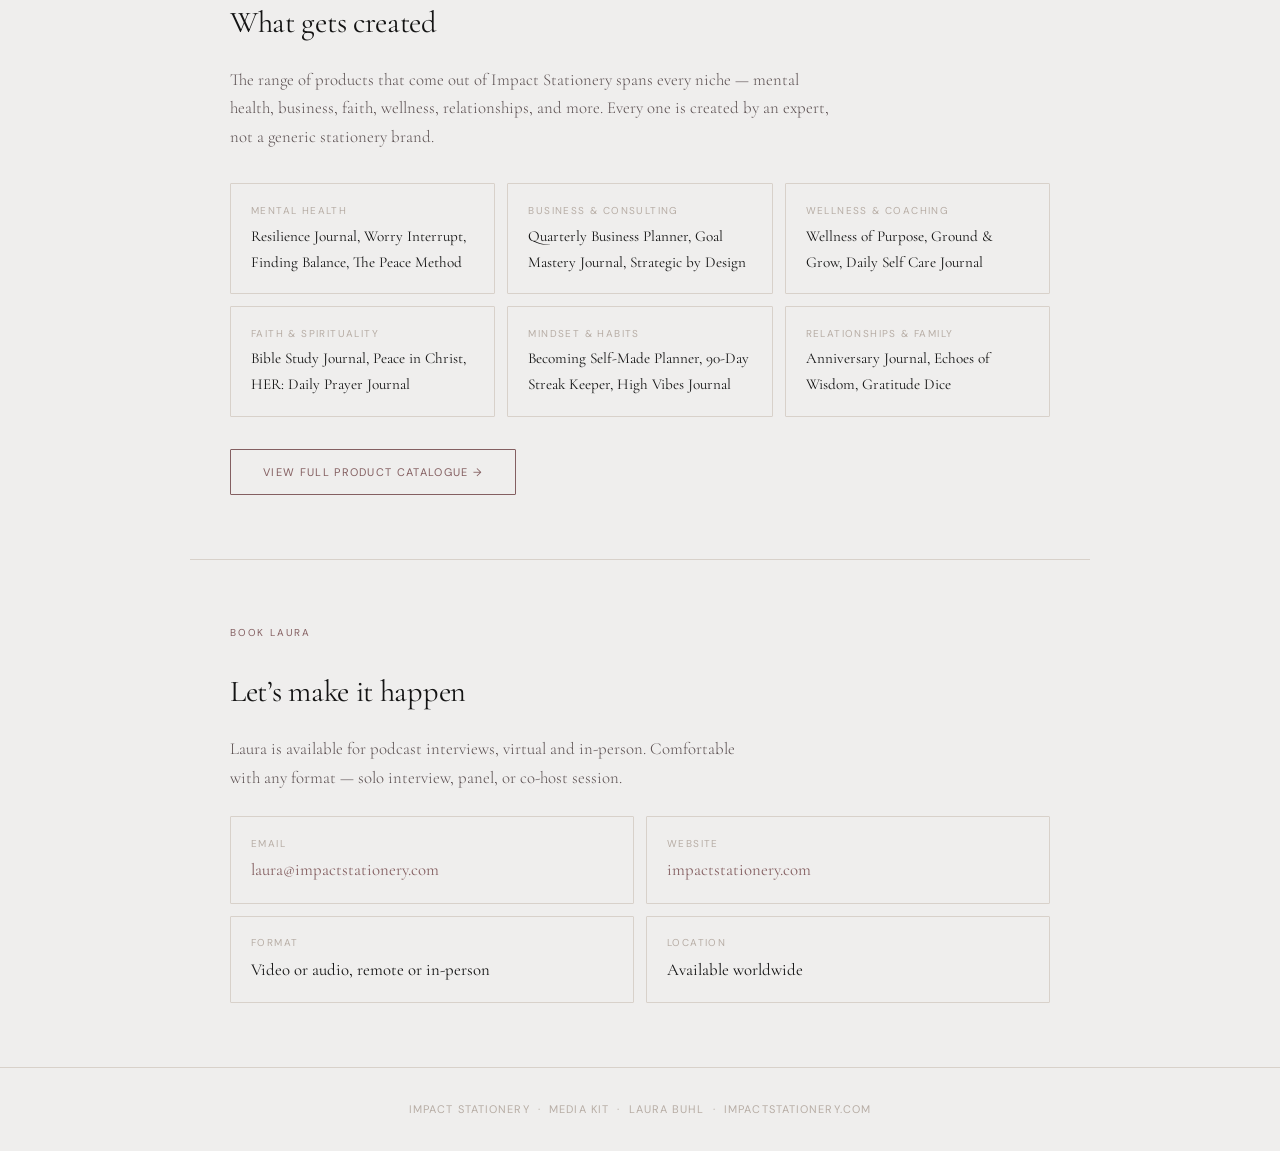
==== commit c9e75a74: "Update index.html" ====
--- a/index.html
+++ b/index.html
@@ -383,12 +383,13 @@
 
 <section id="bio">
   <p class="section-label">About Laura</p>
-  <div class="pull-quote">"I&rsquo;ve helped over 200 coaches and therapists turn their method into a physical product &mdash; journals, planners, cards &mdash; and together we&rsquo;ve produced more than 500,000 units, without a publisher, a bookstore, or a massive following."</div>
+  <div class="pull-quote">"I&rsquo;ve helped over 200 coaches and therapists turn their method into a physical product &mdash; journals, planners, cards &mdash; and together we&rsquo;ve produced more than 500,000 units."</div>
   <div class="bio-text">
-    <p>Laura got here the way most good ideas start: through a personal problem. Diagnosed with ADHD as an adult, she couldn&rsquo;t find a planner that actually worked for her brain &mdash; so she made one. That product went on to sell over 160,000 units. Then came another, and another. What started as a personal solution became a manufacturing collective and a methodology.</p>
-    <p>Before stationery, Laura spent years at Amazon and built her own eCommerce business, developing a deep fluency in product development and manufacturing that most coaches and consultants never acquire. <strong>That combination &mdash; expert methodology and manufacturing know-how &mdash; is what makes Impact Stationery unusual.</strong></p>
+    <p>Laura got here the way most good ideas start: through a personal problem. Diagnosed with ADHD as an adult, she couldn&rsquo;t find a planner that actually worked for her brain &mdash; so she made one. Then came another, and another. Those products went on to sell over 160,000 units.  What started as a personal solution became a manufacturing collective and a methodology.</p>
+    <p>Before stationery, Laura spent years at Amazon and built her own eCommerce business, which is where she developed a deep understanding of product development and manufacturing. <strong>
+That background is what most experts are missing. They have the method — built from years of client work and lived experience — but have no idea how to turn it into something physical. Laura does both. And the opportunity is real: a physical product lets a coach or therapist reach people they will never have a session with. It builds authority before someone ever books a call. For those who already have digital offers or services, it becomes a front-end product that feeds everything else. Physical and digital are not in competition. A well-made physical product makes everything else work harder.</strong></p>
     <p>Today, while most business coaches are telling their clients to build courses and digital products, Laura makes the opposite case. We&rsquo;re watching a cultural shift: in a world saturated with content, PDFs, and AI-generated everything, a physical product cuts through in ways that digital simply can&rsquo;t. Esther Perel turned her relationship method into a card game. Steven Bartlett built The 1% Diary from his podcast&rsquo;s core idea. James Clear created an Atomic Habits journal. The experts who endure create things you can hold.</p>
-    <p>Laura&rsquo;s flagship course and her own <strong>Productize Your Method Planner</strong> are proof of concept &mdash; she doesn&rsquo;t just teach this, she does it herself.</p>
+   
   </div>
 </section>
 
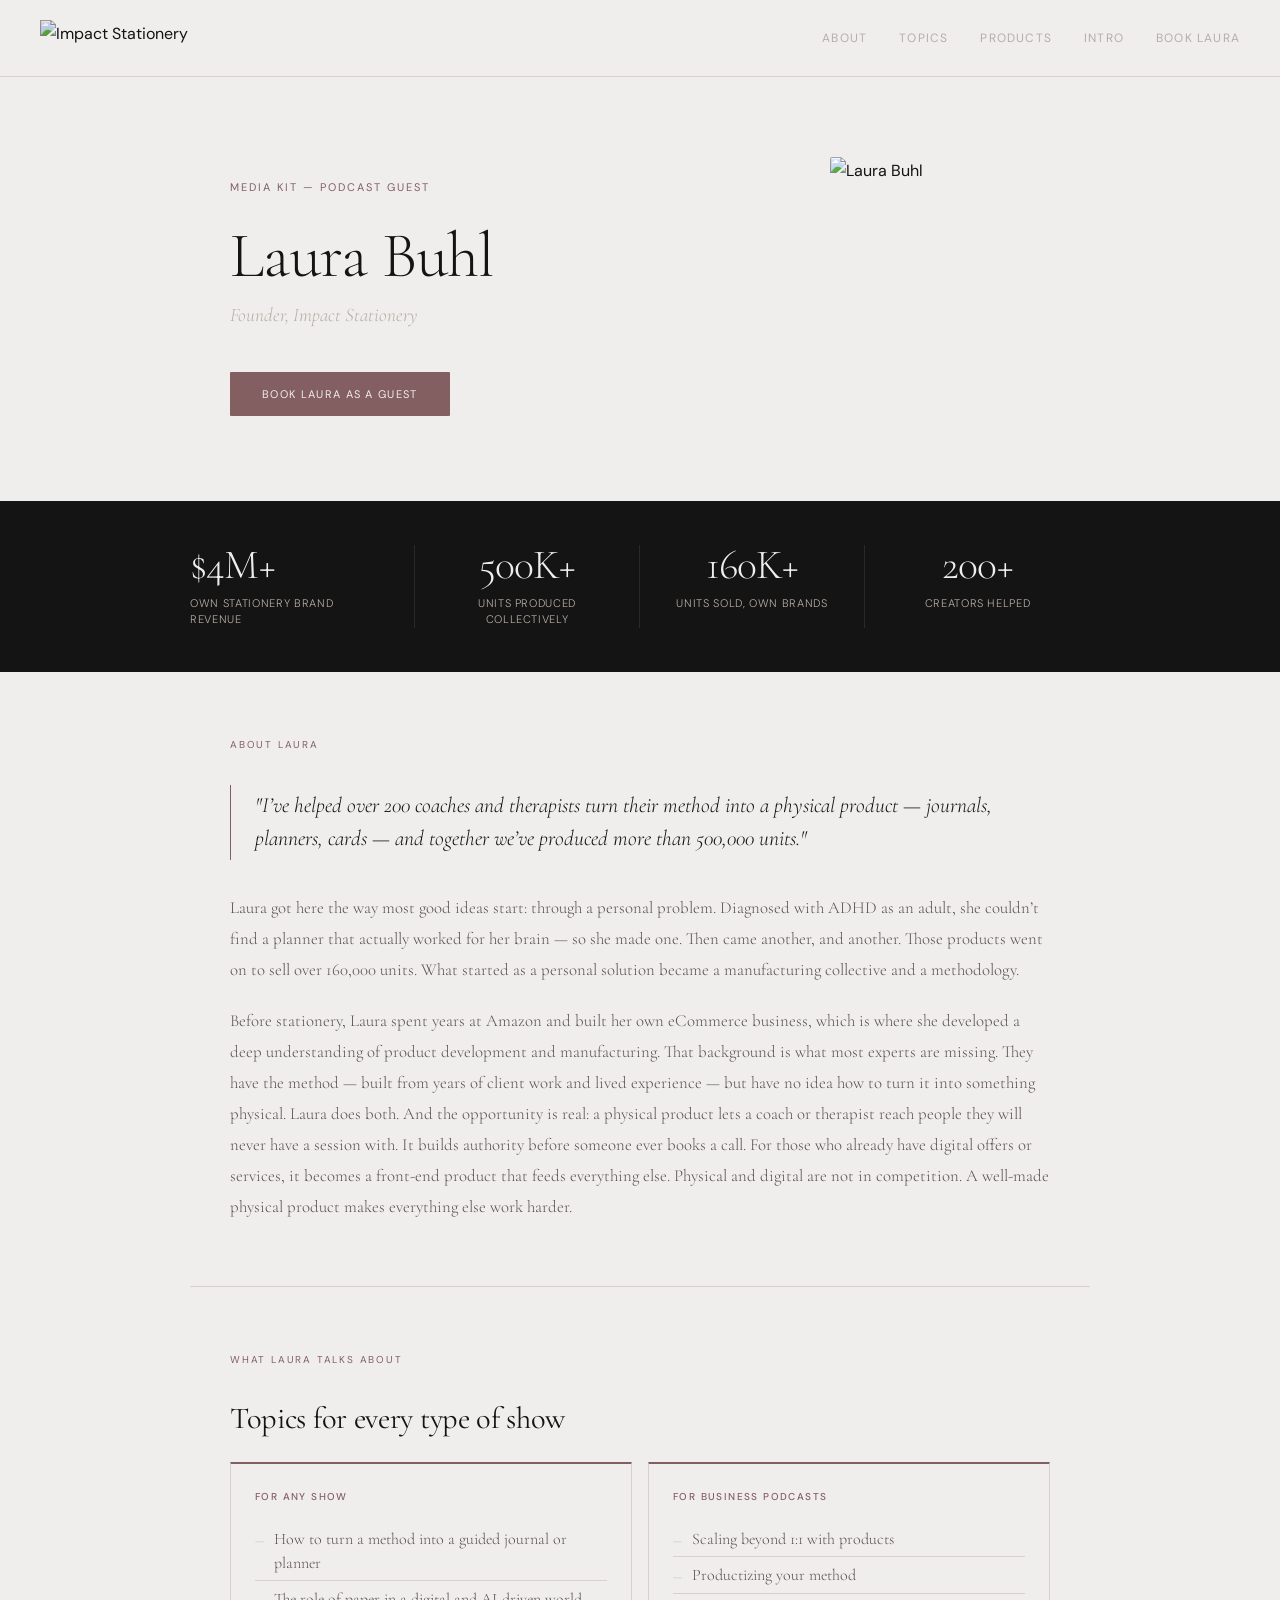
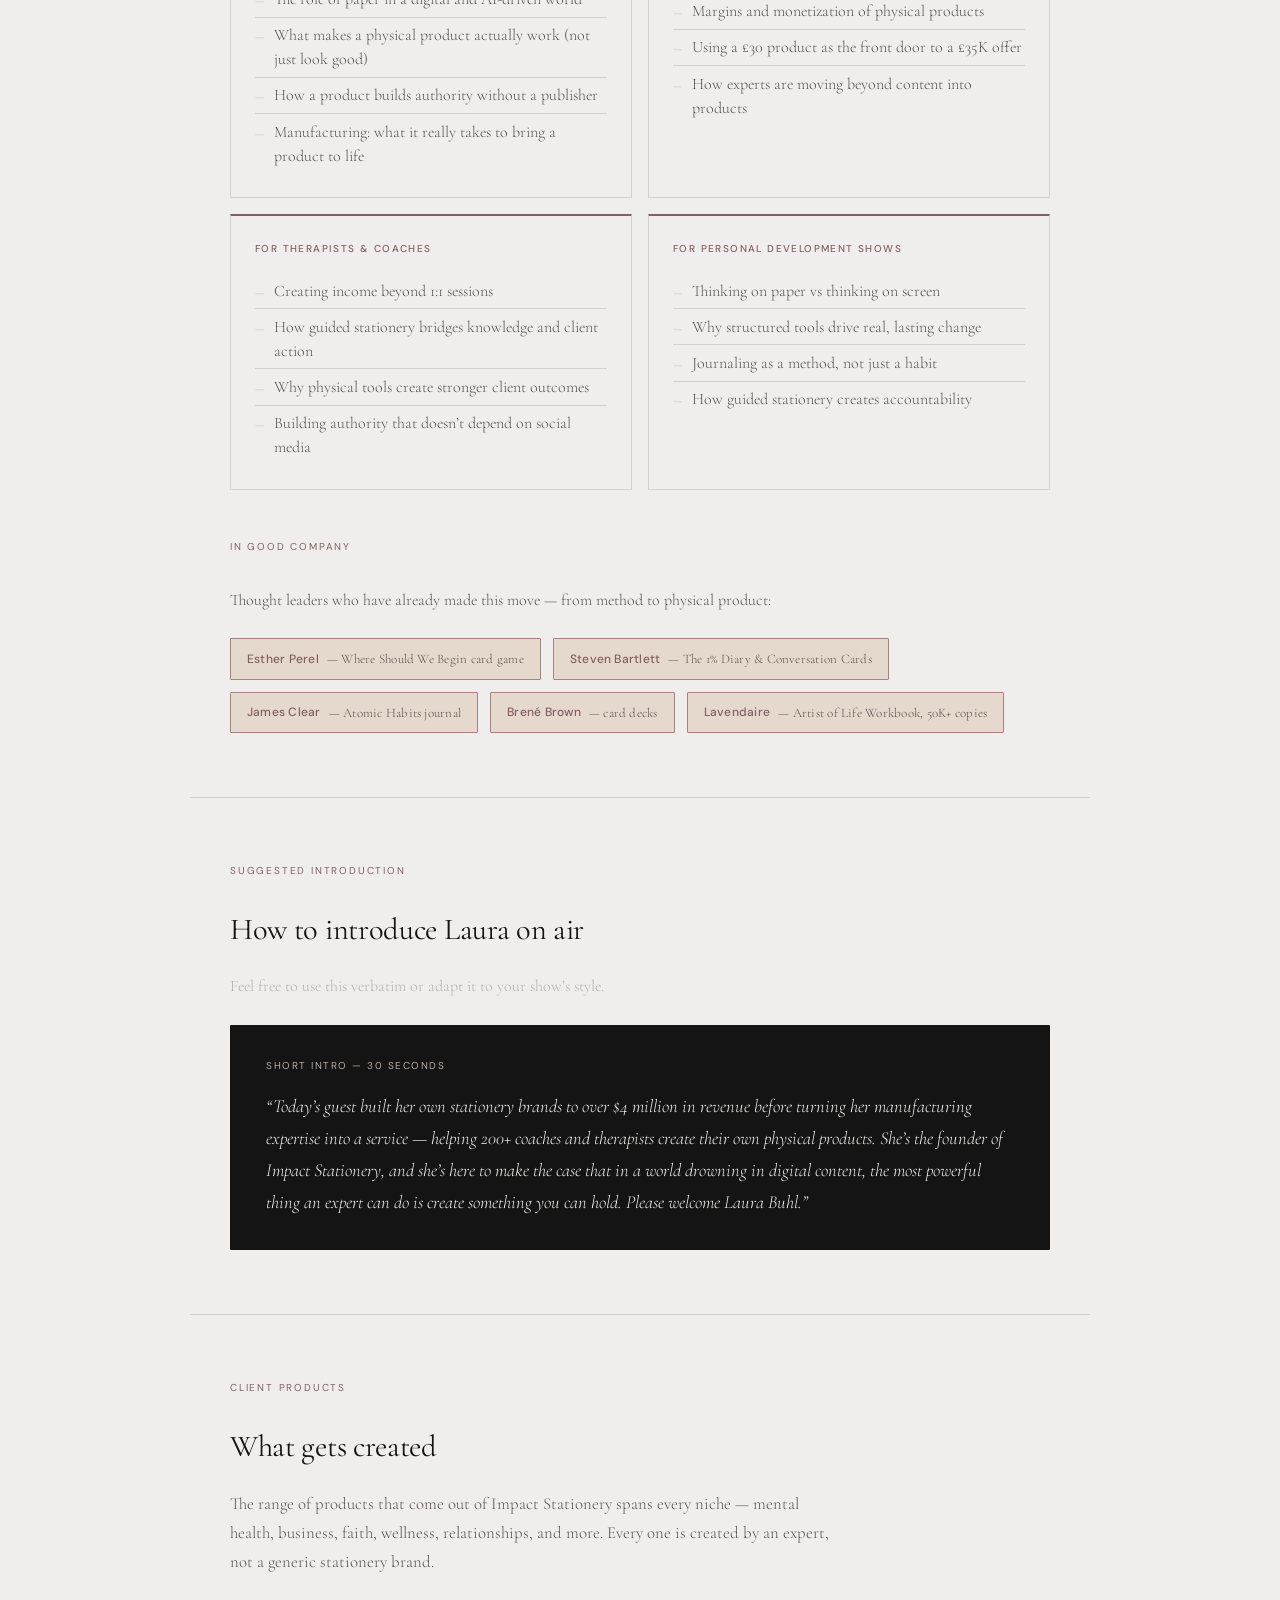
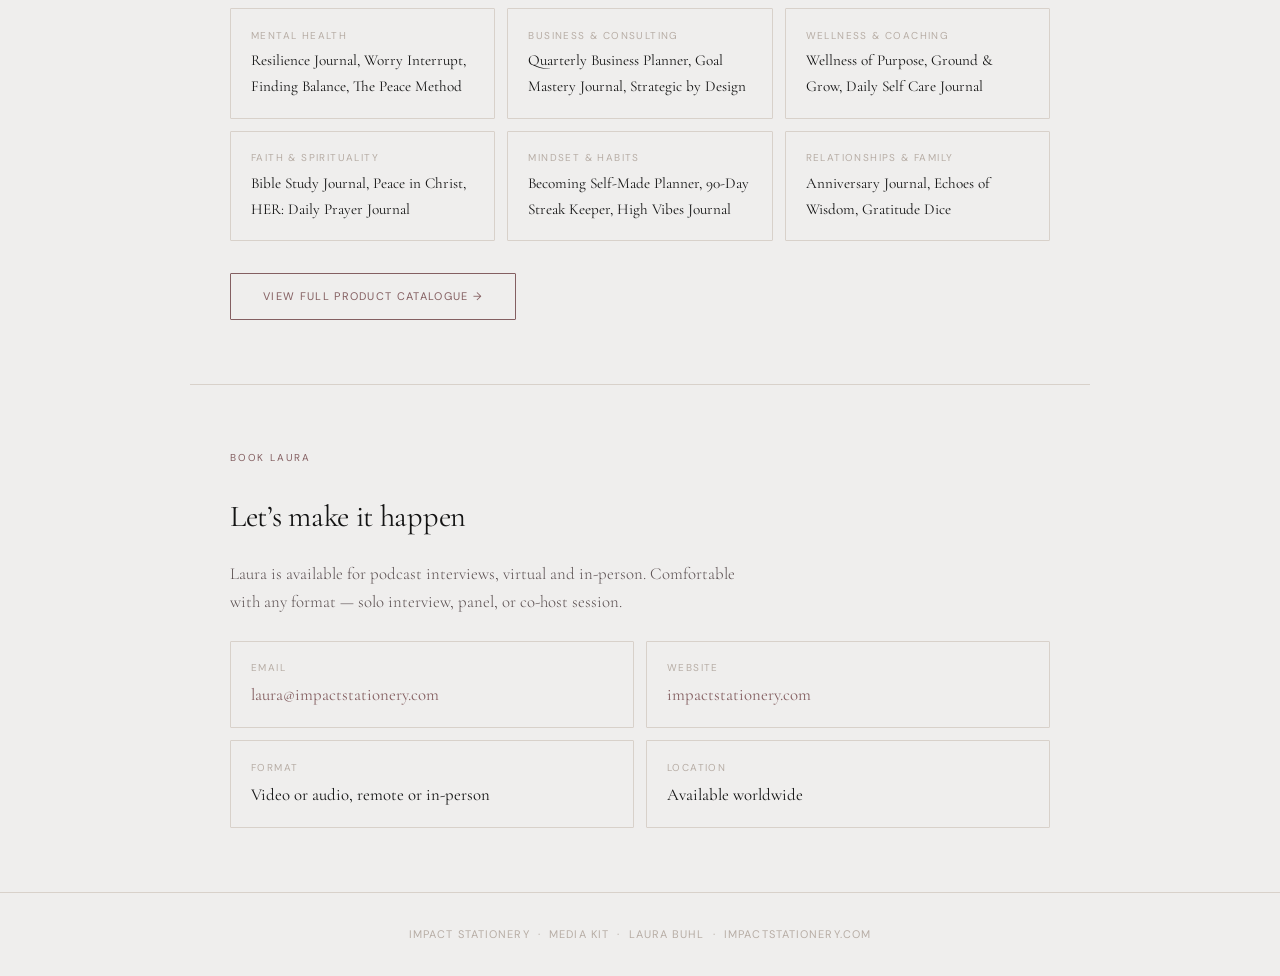
==== commit bf5b03dd: "Update index.html" ====
--- a/index.html
+++ b/index.html
@@ -386,9 +386,9 @@
   <div class="pull-quote">"I&rsquo;ve helped over 200 coaches and therapists turn their method into a physical product &mdash; journals, planners, cards &mdash; and together we&rsquo;ve produced more than 500,000 units."</div>
   <div class="bio-text">
     <p>Laura got here the way most good ideas start: through a personal problem. Diagnosed with ADHD as an adult, she couldn&rsquo;t find a planner that actually worked for her brain &mdash; so she made one. Then came another, and another. Those products went on to sell over 160,000 units.  What started as a personal solution became a manufacturing collective and a methodology.</p>
-    <p>Before stationery, Laura spent years at Amazon and built her own eCommerce business, which is where she developed a deep understanding of product development and manufacturing. <strong>
-That background is what most experts are missing. They have the method — built from years of client work and lived experience — but have no idea how to turn it into something physical. Laura does both. And the opportunity is real: a physical product lets a coach or therapist reach people they will never have a session with. It builds authority before someone ever books a call. For those who already have digital offers or services, it becomes a front-end product that feeds everything else. Physical and digital are not in competition. A well-made physical product makes everything else work harder.</strong></p>
-    <p>Today, while most business coaches are telling their clients to build courses and digital products, Laura makes the opposite case. We&rsquo;re watching a cultural shift: in a world saturated with content, PDFs, and AI-generated everything, a physical product cuts through in ways that digital simply can&rsquo;t. Esther Perel turned her relationship method into a card game. Steven Bartlett built The 1% Diary from his podcast&rsquo;s core idea. James Clear created an Atomic Habits journal. The experts who endure create things you can hold.</p>
+    <p>Before stationery, Laura spent years at Amazon and built her own eCommerce business, which is where she developed a deep understanding of product development and manufacturing. 
+That background is what most experts are missing. They have the method — built from years of client work and lived experience — but have no idea how to turn it into something physical. Laura does both. And the opportunity is real: a physical product lets a coach or therapist reach people they will never have a session with. It builds authority before someone ever books a call. For those who already have digital offers or services, it becomes a front-end product that feeds everything else. Physical and digital are not in competition. A well-made physical product makes everything else work harder.</p>
+   
    
   </div>
 </section>
